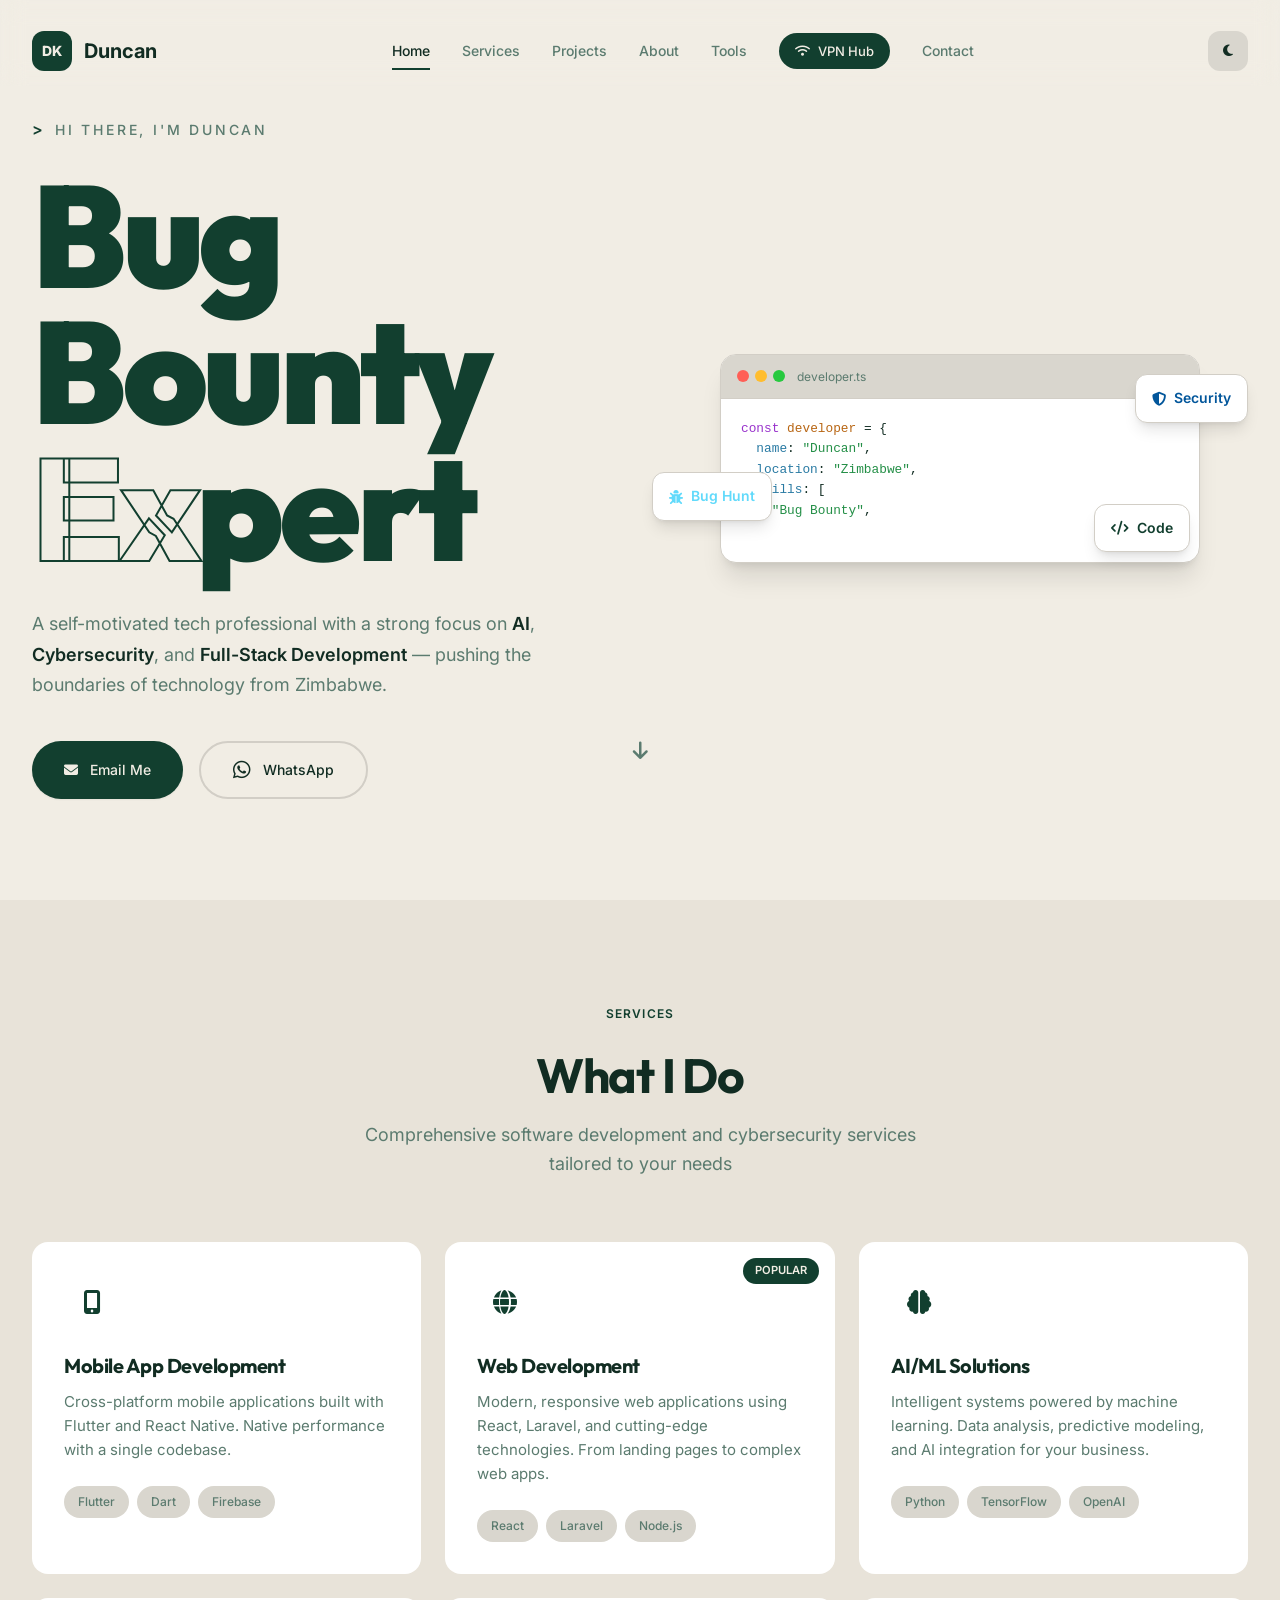
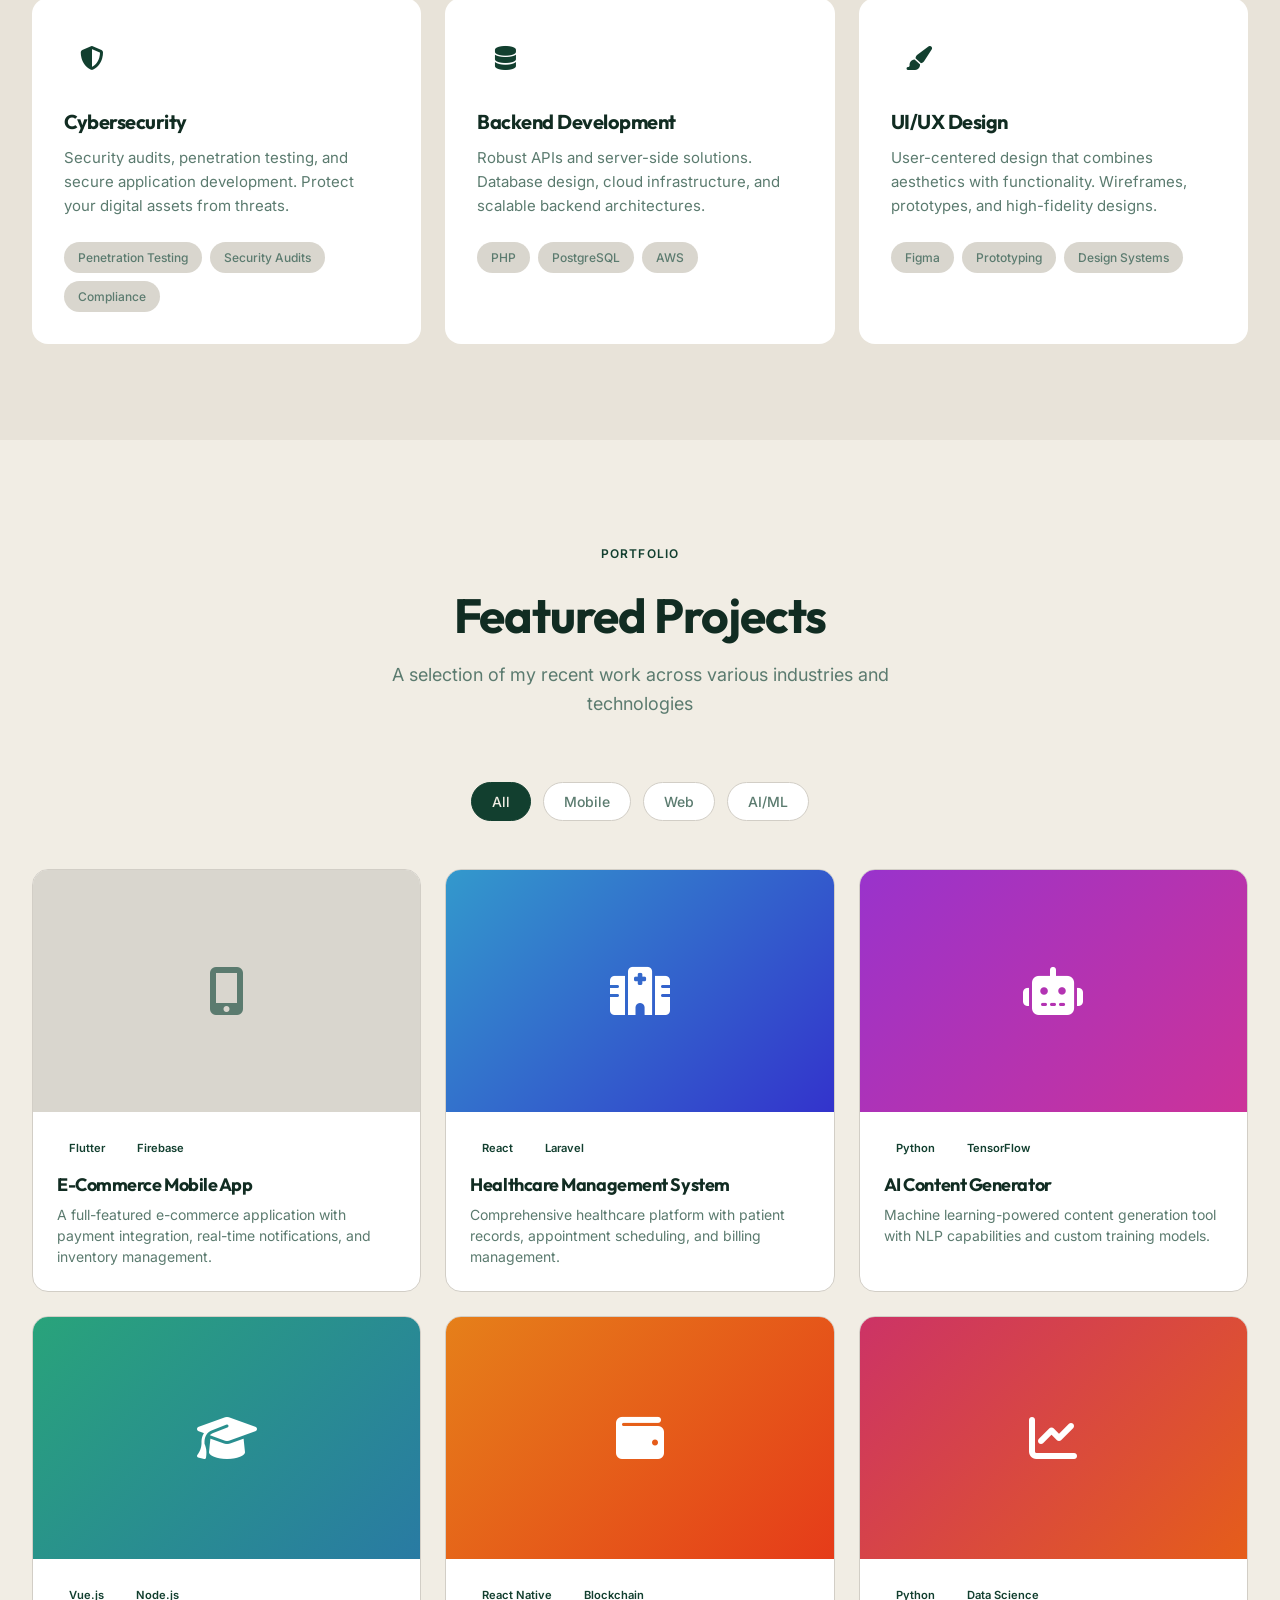
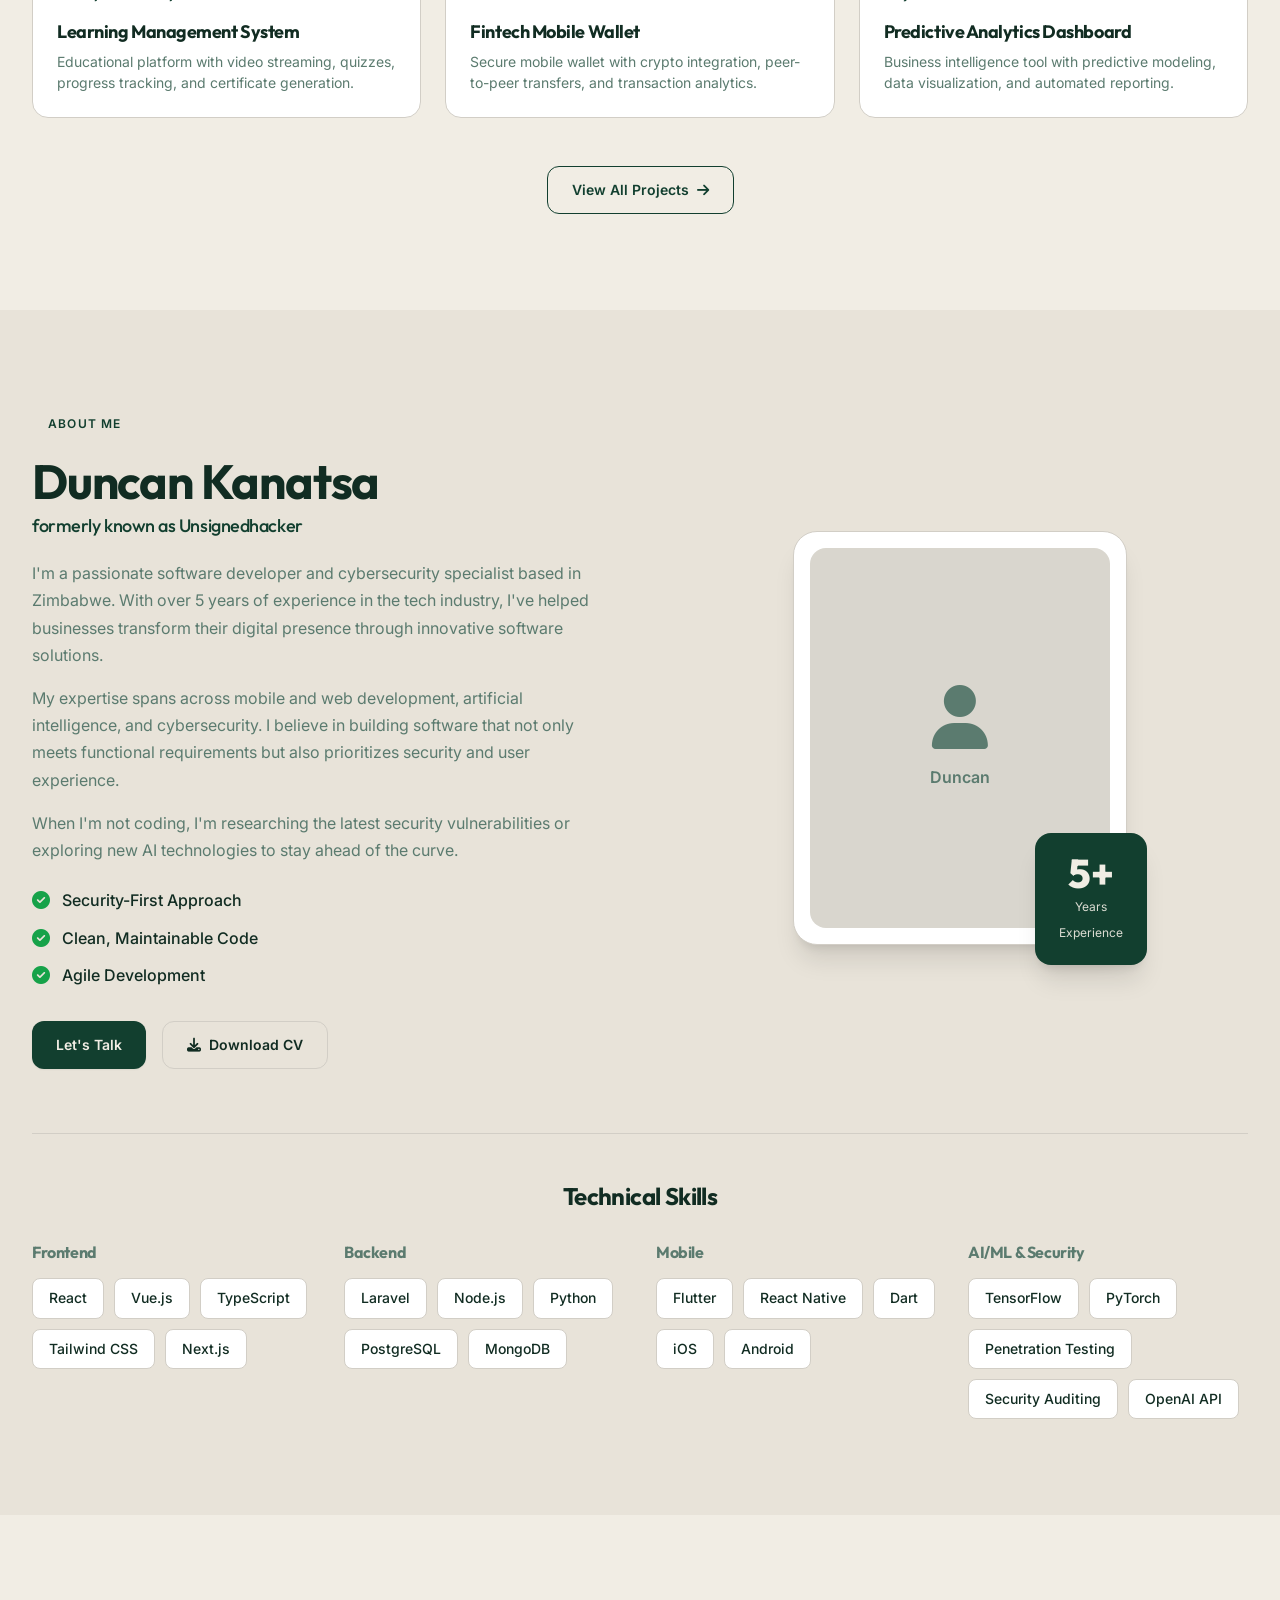
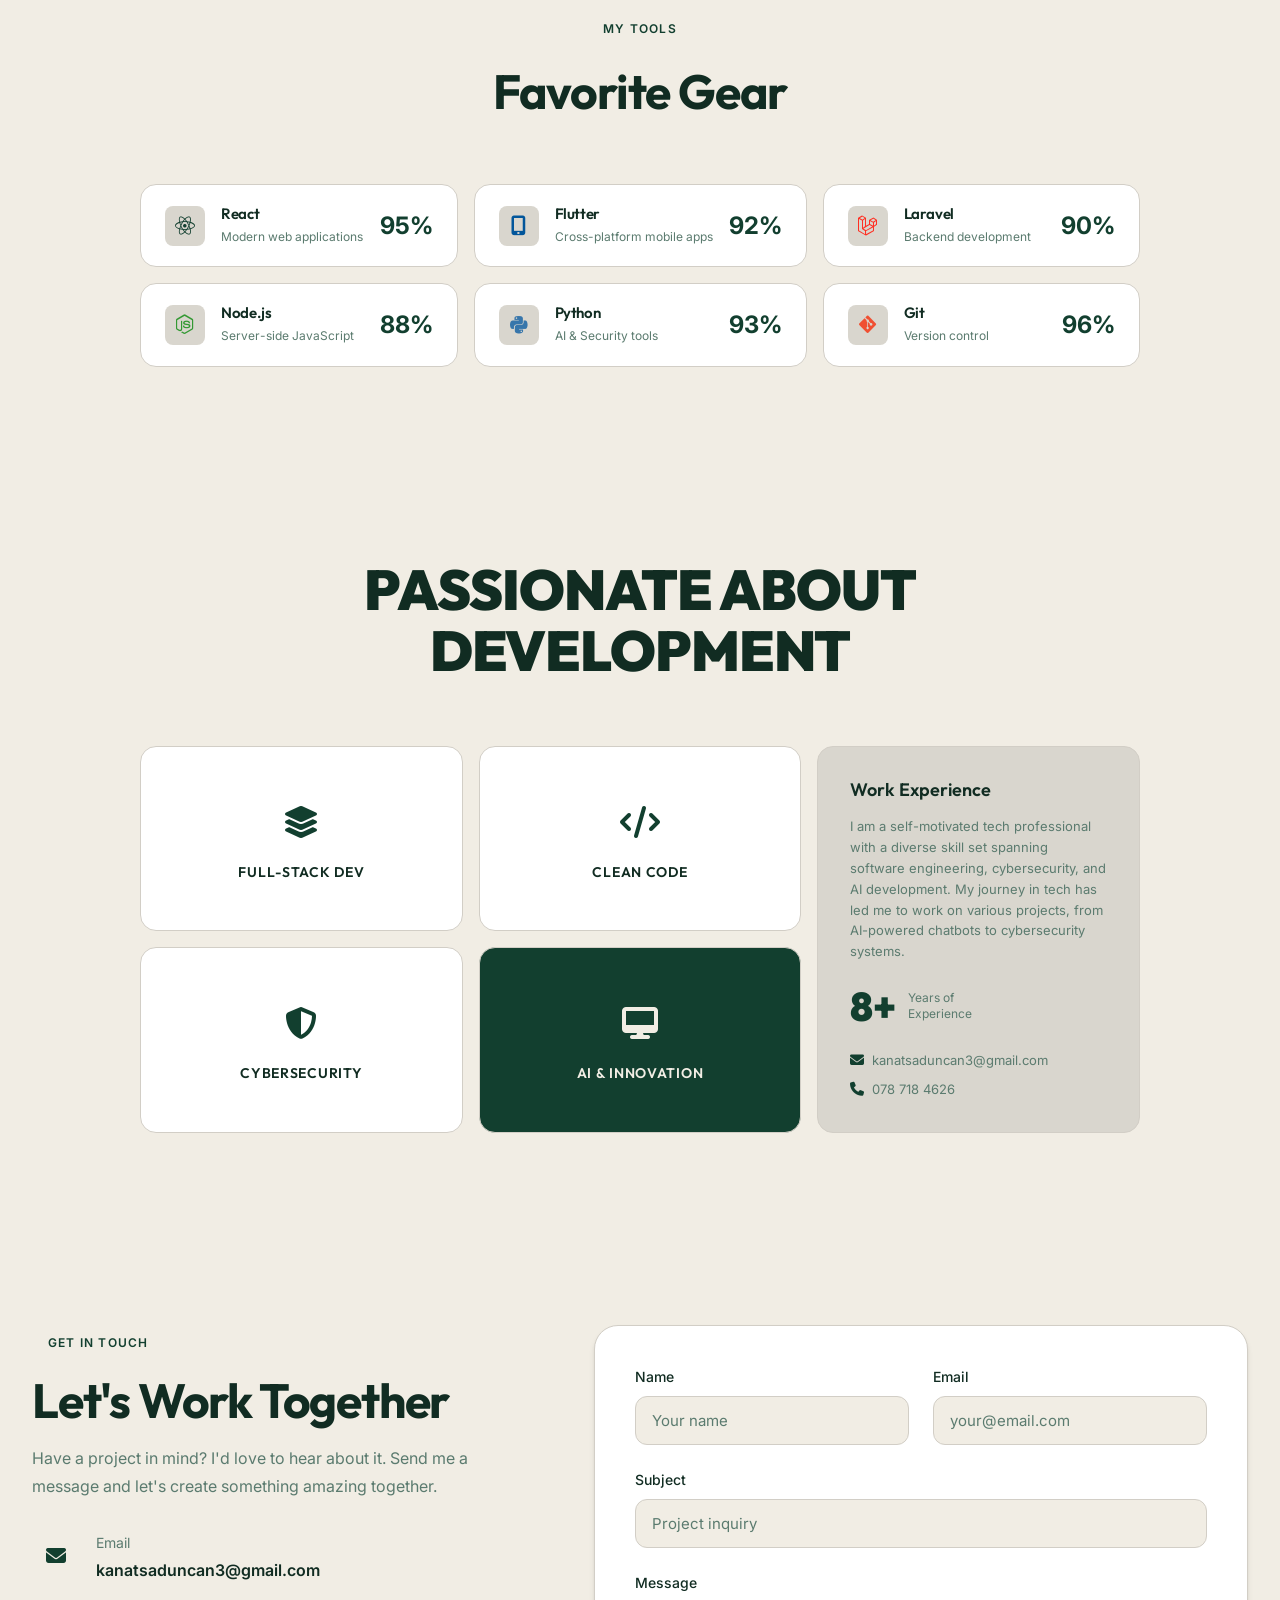
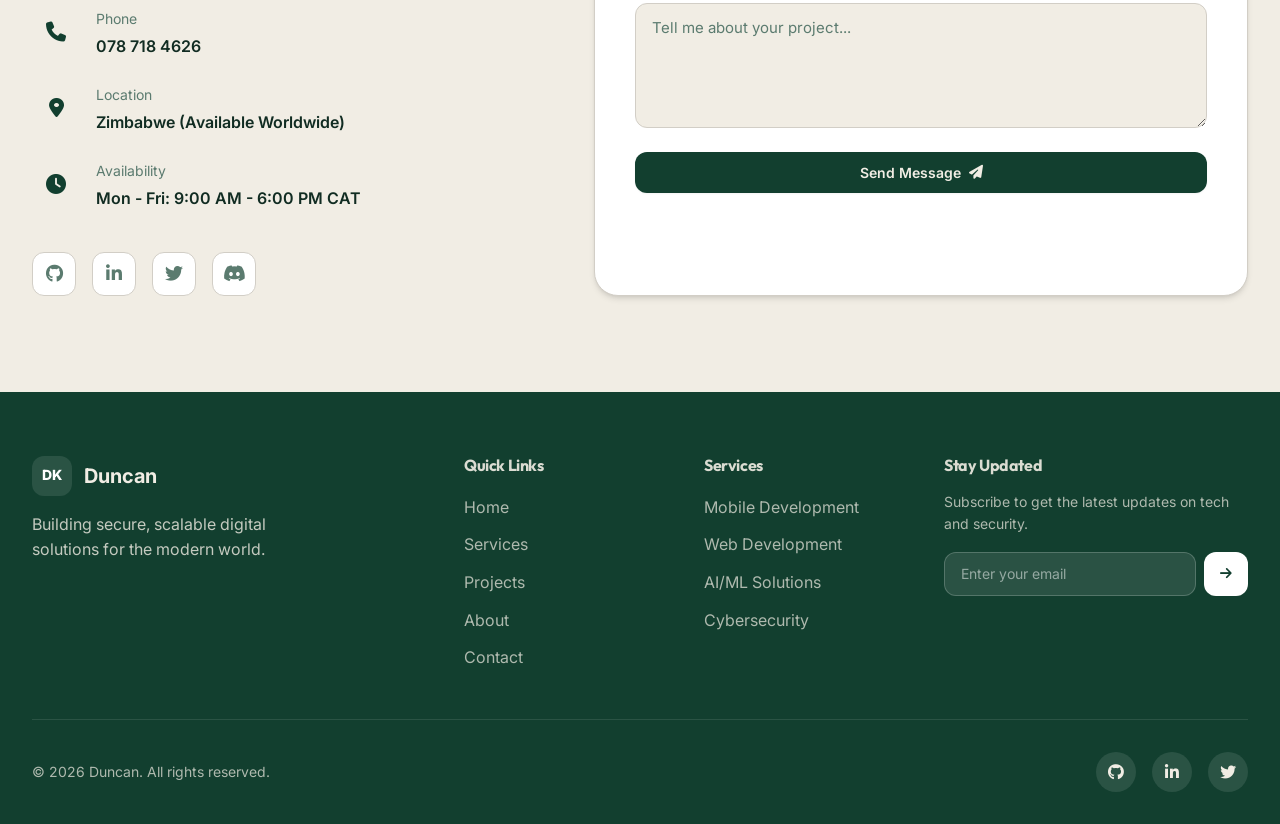
==== index.html @ 021457cf "Add files via upload Initial website upload" ====
<!DOCTYPE html>
<html lang="en">
<head>
    <meta charset="UTF-8">
    <meta name="viewport" content="width=device-width, initial-scale=1.0">
    <title>Duncan | Expert Software Developer & Cybersecurity Specialist in Zimbabwe</title>
    <meta name="description" content="Duncan is a Zimbabwe-based software developer specializing in Flutter, React, Laravel, AI/ML solutions, and cybersecurity. Building secure, scalable web and mobile applications.">
    <meta name="keywords" content="Duncan, software developer Zimbabwe, cybersecurity expert, Flutter developer, React developer, Laravel developer, AI developer, web development, mobile app development, secure applications, Duncan Kanatsa">
    <meta name="author" content="Duncan (formerly known as Unsignedhacker)">
    <meta name="robots" content="index, follow">
    <meta name="theme-color" content="#1a3a2a">
    
    <!-- Open Graph -->
    <meta property="og:type" content="website">
    <meta property="og:url" content="https://duncan.dev/">
    <meta property="og:title" content="Duncan | Expert Software Developer & Cybersecurity Specialist">
    <meta property="og:description" content="Zimbabwe-based software developer specializing in Flutter, React, Laravel, AI/ML, and cybersecurity. Building secure, scalable applications.">
    <meta property="og:image" content="https://duncan.dev/og-image.png">
    
    <!-- Twitter -->
    <meta name="twitter:card" content="summary_large_image">
    <meta name="twitter:title" content="Duncan | Software Developer & Cybersecurity Expert">
    <meta name="twitter:description" content="Zimbabwe-based developer specializing in Flutter, React, Laravel, AI, and cybersecurity.">
    
    <!-- Fonts -->
    <link rel="preconnect" href="https://fonts.googleapis.com">
    <link rel="preconnect" href="https://fonts.gstatic.com" crossorigin>
    <link href="https://fonts.googleapis.com/css2?family=Outfit:wght@300;400;500;600;700;800;900&family=Inter:wght@300;400;500;600;700&display=swap" rel="stylesheet">
    
    <!-- Icons -->
    <link rel="stylesheet" href="https://cdnjs.cloudflare.com/ajax/libs/font-awesome/6.5.1/css/all.min.css">
    
    <!-- Favicon - Hacker Style -->
    <link rel="icon" type="image/svg+xml" href="data:image/svg+xml,<svg xmlns=%22http://www.w3.org/2000/svg%22 viewBox=%220 0 100 100%22><rect fill=%22%231a3a2a%22 rx=%2215%22 width=%22100%22 height=%22100%22/><text x=%2250%22 y=%2255%22 font-size=%2250%22 text-anchor=%22middle%22 dominant-baseline=%22middle%22 fill=%22white%22 font-family=%22monospace%22>DK</text></svg>">
    <link rel="apple-touch-icon" href="data:image/svg+xml,<svg xmlns=%22http://www.w3.org/2000/svg%22 viewBox=%220 0 180 180%22><rect fill=%22%231a3a2a%22 rx=%2225%22 width=%22180%22 height=%22180%22/><text x=%2290%22 y=%22100%22 font-size=%2280%22 text-anchor=%22middle%22 dominant-baseline=%22middle%22 fill=%22white%22 font-family=%22monospace%22 font-weight=%22bold%22>DK</text></svg>">
    
    <link rel="stylesheet" href="style.css">
</head>
<body>
    <!-- Navigation -->
    <nav class="navbar">
        <div class="container nav-container">
            <a href="#" class="logo">
                <span class="logo-icon">DK</span>
                <span class="logo-text">Duncan</span>
            </a>
            
            <div class="nav-menu" id="navMenu">
                <a href="#home" class="nav-link active">Home</a>
                <a href="#services" class="nav-link">Services</a>
                <a href="#projects" class="nav-link">Projects</a>
                <a href="#about" class="nav-link">About</a>
                <a href="#tools" class="nav-link">Tools</a>
                <a href="vpn-hub.html" class="nav-link vpn-link">
                    <i class="fas fa-wifi"></i> VPN Hub
                </a>
                <a href="#contact" class="nav-link">Contact</a>
            </div>
            
            <div class="nav-actions">
                <button class="theme-toggle" id="themeToggle" aria-label="Toggle theme">
                    <i class="fas fa-sun"></i>
                    <i class="fas fa-moon"></i>
                </button>
                <button class="mobile-menu-toggle" id="mobileMenuToggle" aria-label="Toggle menu">
                    <span></span>
                    <span></span>
                    <span></span>
                </button>
            </div>
        </div>
    </nav>

    <!-- Hero Section -->
    <section id="home" class="hero hero-new">
        <div class="container hero-container">
            <div class="hero-content">
                <div class="hero-intro">
                    <span class="intro-arrow">></span>
                    <span class="intro-text">Hi there, I'm Duncan</span>
                </div>
                
                <h1 class="hero-title-big">
                    <span class="title-line-big">Bug Bounty</span>
                    <span class="title-line-big outline-text">
                        <span class="outline-part">Ex</span><span class="solid-part">pert</span>
                    </span>
                </h1>
                
                <p class="hero-description-new">
                    A self-motivated tech professional with a strong focus on <strong>AI</strong>, 
                    <strong>Cybersecurity</strong>, and <strong>Full-Stack Development</strong> — pushing the boundaries 
                    of technology from Zimbabwe.
                </p>
                
                <div class="hero-actions-new">
                    <a href="mailto:kanatsaduncan3@gmail.com" class="btn btn-primary btn-email">
                        <i class="fas fa-envelope"></i>
                        <span>Email Me</span>
                    </a>
                    <a href="https://wa.me/0787184626" target="_blank" class="btn btn-outline btn-whatsapp">
                        <i class="fab fa-whatsapp"></i>
                        <span>WhatsApp</span>
                    </a>
                </div>
            </div>
            
            <div class="hero-visual">
                <div class="code-window">
                    <div class="window-header">
                        <div class="window-dots">
                            <span></span>
                            <span></span>
                            <span></span>
                        </div>
                        <span class="window-title">developer.ts</span>
                    </div>
                    <div class="window-content">
                        <pre><code><span class="code-keyword">const</span> <span class="code-variable">developer</span> = {
  <span class="code-property">name</span>: <span class="code-string">"Duncan"</span>,
  <span class="code-property">location</span>: <span class="code-string">"Zimbabwe"</span>,
  <span class="code-property">skills</span>: [
    <span class="code-string">"Bug Bounty"</span>,
    <span class="code-string">"AI/ML"</span>,
    <span class="code-string">"Cybersecurity"</span>,
    <span class="code-string">"Full-Stack"</span>
  ],
  <span class="code-property">passion</span>: <span class="code-string">"Finding vulnerabilities"</span>
};</code></pre>
                    </div>
                </div>
                <div class="floating-cards">
                    <div class="float-card flutter">
                        <i class="fas fa-shield-alt"></i>
                        <span>Security</span>
                    </div>
                    <div class="float-card react">
                        <i class="fas fa-bug"></i>
                        <span>Bug Hunt</span>
                    </div>
                    <div class="float-card security">
                        <i class="fas fa-code"></i>
                        <span>Code</span>
                    </div>
                </div>
            </div>
            
            <div class="scroll-arrow">
                <i class="fas fa-arrow-down"></i>
            </div>
        </div>
    </section>

    <!-- Original Hero Section (hidden) -->
    <section id="home-old" class="hero" style="display:none;">
        <div class="hero-bg">
            <div class="hero-grid"></div>
            <div class="hero-glow"></div>
        </div>
        <div class="container hero-container">
            <div class="hero-content">
                <div class="hero-badge">
                    <span class="badge-dot"></span>
                    <span>Available for work</span>
                </div>
                <h1 class="hero-title">
                    <span class="title-line">Duncan</span>
                    <span class="title-line gradient">Software Developer</span>
                    <span class="title-line">& Cybersecurity Expert</span>
                </h1>
                <p class="hero-description">
                    Zimbabwe-based software developer specializing in Flutter, React, Laravel, 
                    AI/ML solutions, and cybersecurity. Building secure, scalable web and mobile applications.
                </p>
                <div class="hero-stats">
                    <div class="stat">
                        <span class="stat-number">8+</span>
                        <span class="stat-label">Years Experience</span>
                    </div>
                    <div class="stat">
                        <span class="stat-number">50+</span>
                        <span class="stat-label">Projects Completed</span>
                    </div>
                    <div class="stat">
                        <span class="stat-number">30+</span>
                        <span class="stat-label">Happy Clients</span>
                    </div>
                </div>
                <div class="hero-actions">
                    <a href="#contact" class="btn btn-primary">
                        <span>Get In Touch</span>
                        <i class="fas fa-arrow-right"></i>
                    </a>
                    <a href="#projects" class="btn btn-secondary">
                        <span>View Projects</span>
                        <i class="fas fa-folder-open"></i>
                    </a>
                </div>
            </div>
            <div class="hero-visual">
                <div class="code-window">
                    <div class="window-header">
                        <div class="window-dots">
                            <span></span>
                            <span></span>
                            <span></span>
                        </div>
                        <span class="window-title">developer.ts</span>
                    </div>
                    <div class="window-content">
                        <pre><code><span class="code-keyword">const</span> <span class="code-variable">developer</span> = {
  <span class="code-property">name</span>: <span class="code-string">"Duncan"</span>,
  <span class="code-property">location</span>: <span class="code-string">"Zimbabwe"</span>,
  <span class="code-property">skills</span>: [
    <span class="code-string">"Flutter"</span>,
    <span class="code-string">"React"</span>,
    <span class="code-string">"Laravel"</span>,
    <span class="code-string">"AI/ML"</span>,
    <span class="code-string">"Cybersecurity"</span>
  ],
  <span class="code-property">passion</span>: <span class="code-string">"Building secure, scalable solutions"</span>
};</code></pre>
                    </div>
                </div>
                <div class="floating-cards">
                    <div class="float-card flutter">
                        <i class="fab fa-flutter"></i>
                        <span>Flutter</span>
                    </div>
                    <div class="float-card react">
                        <i class="fab fa-react"></i>
                        <span>React</span>
                    </div>
                    <div class="float-card security">
                        <i class="fas fa-shield-alt"></i>
                        <span>Security</span>
                    </div>
                </div>
            </div>
        </div>
        <div class="scroll-indicator">
            <div class="mouse">
                <div class="wheel"></div>
            </div>
            <span>Scroll to explore</span>
        </div>
    </section>

    <!-- Services Section -->
    <section id="services" class="services">
        <div class="container">
            <div class="section-header">
                <span class="section-tag">Services</span>
                <h2 class="section-title">What I Do</h2>
                <p class="section-description">
                    Comprehensive software development and cybersecurity services tailored to your needs
                </p>
            </div>
            
            <div class="services-grid">
                <div class="service-card">
                    <div class="service-icon">
                        <i class="fas fa-mobile-alt"></i>
                    </div>
                    <h3 class="service-title">Mobile App Development</h3>
                    <p class="service-description">
                        Cross-platform mobile applications built with Flutter and React Native. 
                        Native performance with a single codebase.
                    </p>
                    <div class="service-tech">
                        <span class="tech-tag">Flutter</span>
                        <span class="tech-tag">Dart</span>
                        <span class="tech-tag">Firebase</span>
                    </div>
                </div>
                
                <div class="service-card featured">
                    <div class="service-icon">
                        <i class="fas fa-globe"></i>
                    </div>
                    <h3 class="service-title">Web Development</h3>
                    <p class="service-description">
                        Modern, responsive web applications using React, Laravel, and cutting-edge technologies. 
                        From landing pages to complex web apps.
                    </p>
                    <div class="service-tech">
                        <span class="tech-tag">React</span>
                        <span class="tech-tag">Laravel</span>
                        <span class="tech-tag">Node.js</span>
                    </div>
                </div>
                
                <div class="service-card">
                    <div class="service-icon">
                        <i class="fas fa-brain"></i>
                    </div>
                    <h3 class="service-title">AI/ML Solutions</h3>
                    <p class="service-description">
                        Intelligent systems powered by machine learning. Data analysis, 
                        predictive modeling, and AI integration for your business.
                    </p>
                    <div class="service-tech">
                        <span class="tech-tag">Python</span>
                        <span class="tech-tag">TensorFlow</span>
                        <span class="tech-tag">OpenAI</span>
                    </div>
                </div>
                
                <div class="service-card">
                    <div class="service-icon">
                        <i class="fas fa-shield-alt"></i>
                    </div>
                    <h3 class="service-title">Cybersecurity</h3>
                    <p class="service-description">
                        Security audits, penetration testing, and secure application development. 
                        Protect your digital assets from threats.
                    </p>
                    <div class="service-tech">
                        <span class="tech-tag">Penetration Testing</span>
                        <span class="tech-tag">Security Audits</span>
                        <span class="tech-tag">Compliance</span>
                    </div>
                </div>
                
                <div class="service-card">
                    <div class="service-icon">
                        <i class="fas fa-database"></i>
                    </div>
                    <h3 class="service-title">Backend Development</h3>
                    <p class="service-description">
                        Robust APIs and server-side solutions. Database design, cloud infrastructure, 
                        and scalable backend architectures.
                    </p>
                    <div class="service-tech">
                        <span class="tech-tag">PHP</span>
                        <span class="tech-tag">PostgreSQL</span>
                        <span class="tech-tag">AWS</span>
                    </div>
                </div>
                
                <div class="service-card">
                    <div class="service-icon">
                        <i class="fas fa-paint-brush"></i>
                    </div>
                    <h3 class="service-title">UI/UX Design</h3>
                    <p class="service-description">
                        User-centered design that combines aesthetics with functionality. 
                        Wireframes, prototypes, and high-fidelity designs.
                    </p>
                    <div class="service-tech">
                        <span class="tech-tag">Figma</span>
                        <span class="tech-tag">Prototyping</span>
                        <span class="tech-tag">Design Systems</span>
                    </div>
                </div>
            </div>
        </div>
    </section>

    <!-- Projects Section -->
    <section id="projects" class="projects">
        <div class="container">
            <div class="section-header">
                <span class="section-tag">Portfolio</span>
                <h2 class="section-title">Featured Projects</h2>
                <p class="section-description">
                    A selection of my recent work across various industries and technologies
                </p>
            </div>
            
            <div class="projects-filter">
                <button class="filter-btn active" data-filter="all">All</button>
                <button class="filter-btn" data-filter="mobile">Mobile</button>
                <button class="filter-btn" data-filter="web">Web</button>
                <button class="filter-btn" data-filter="ai">AI/ML</button>
            </div>
            
            <div class="projects-grid">
                <div class="project-card" data-category="mobile">
                    <div class="project-image">
                        <div class="project-placeholder">
                            <i class="fas fa-mobile-alt"></i>
                        </div>
                        <div class="project-overlay">
                            <a href="#" class="project-link">
                                <i class="fas fa-external-link-alt"></i>
                            </a>
                            <a href="#" class="project-link">
                                <i class="fab fa-github"></i>
                            </a>
                        </div>
                    </div>
                    <div class="project-content">
                        <div class="project-tags">
                            <span class="project-tag">Flutter</span>
                            <span class="project-tag">Firebase</span>
                        </div>
                        <h3 class="project-title">E-Commerce Mobile App</h3>
                        <p class="project-description">
                            A full-featured e-commerce application with payment integration, 
                            real-time notifications, and inventory management.
                        </p>
                    </div>
                </div>
                
                <div class="project-card" data-category="web">
                    <div class="project-image">
                        <div class="project-placeholder gradient-1">
                            <i class="fas fa-hospital"></i>
                        </div>
                        <div class="project-overlay">
                            <a href="#" class="project-link">
                                <i class="fas fa-external-link-alt"></i>
                            </a>
                            <a href="#" class="project-link">
                                <i class="fab fa-github"></i>
                            </a>
                        </div>
                    </div>
                    <div class="project-content">
                        <div class="project-tags">
                            <span class="project-tag">React</span>
                            <span class="project-tag">Laravel</span>
                        </div>
                        <h3 class="project-title">Healthcare Management System</h3>
                        <p class="project-description">
                            Comprehensive healthcare platform with patient records, 
                            appointment scheduling, and billing management.
                        </p>
                    </div>
                </div>
                
                <div class="project-card" data-category="ai">
                    <div class="project-image">
                        <div class="project-placeholder gradient-2">
                            <i class="fas fa-robot"></i>
                        </div>
                        <div class="project-overlay">
                            <a href="#" class="project-link">
                                <i class="fas fa-external-link-alt"></i>
                            </a>
                            <a href="#" class="project-link">
                                <i class="fab fa-github"></i>
                            </a>
                        </div>
                    </div>
                    <div class="project-content">
                        <div class="project-tags">
                            <span class="project-tag">Python</span>
                            <span class="project-tag">TensorFlow</span>
                        </div>
                        <h3 class="project-title">AI Content Generator</h3>
                        <p class="project-description">
                            Machine learning-powered content generation tool with NLP capabilities 
                            and custom training models.
                        </p>
                    </div>
                </div>
                
                <div class="project-card" data-category="web">
                    <div class="project-image">
                        <div class="project-placeholder gradient-3">
                            <i class="fas fa-graduation-cap"></i>
                        </div>
                        <div class="project-overlay">
                            <a href="#" class="project-link">
                                <i class="fas fa-external-link-alt"></i>
                            </a>
                            <a href="#" class="project-link">
                                <i class="fab fa-github"></i>
                            </a>
                        </div>
                    </div>
                    <div class="project-content">
                        <div class="project-tags">
                            <span class="project-tag">Vue.js</span>
                            <span class="project-tag">Node.js</span>
                        </div>
                        <h3 class="project-title">Learning Management System</h3>
                        <p class="project-description">
                            Educational platform with video streaming, quizzes, 
                            progress tracking, and certificate generation.
                        </p>
                    </div>
                </div>
                
                <div class="project-card" data-category="mobile">
                    <div class="project-image">
                        <div class="project-placeholder gradient-4">
                            <i class="fas fa-wallet"></i>
                        </div>
                        <div class="project-overlay">
                            <a href="#" class="project-link">
                                <i class="fas fa-external-link-alt"></i>
                            </a>
                            <a href="#" class="project-link">
                                <i class="fab fa-github"></i>
                            </a>
                        </div>
                    </div>
                    <div class="project-content">
                        <div class="project-tags">
                            <span class="project-tag">React Native</span>
                            <span class="project-tag">Blockchain</span>
                        </div>
                        <h3 class="project-title">Fintech Mobile Wallet</h3>
                        <p class="project-description">
                            Secure mobile wallet with crypto integration, 
                            peer-to-peer transfers, and transaction analytics.
                        </p>
                    </div>
                </div>
                
                <div class="project-card" data-category="ai">
                    <div class="project-image">
                        <div class="project-placeholder gradient-5">
                            <i class="fas fa-chart-line"></i>
                        </div>
                        <div class="project-overlay">
                            <a href="#" class="project-link">
                                <i class="fas fa-external-link-alt"></i>
                            </a>
                            <a href="#" class="project-link">
                                <i class="fab fa-github"></i>
                            </a>
                        </div>
                    </div>
                    <div class="project-content">
                        <div class="project-tags">
                            <span class="project-tag">Python</span>
                            <span class="project-tag">Data Science</span>
                        </div>
                        <h3 class="project-title">Predictive Analytics Dashboard</h3>
                        <p class="project-description">
                            Business intelligence tool with predictive modeling, 
                            data visualization, and automated reporting.
                        </p>
                    </div>
                </div>
            </div>
            
            <div class="projects-more">
                <a href="#" class="btn btn-outline">
                    <span>View All Projects</span>
                    <i class="fas fa-arrow-right"></i>
                </a>
            </div>
        </div>
    </section>

    <!-- About Section -->
    <section id="about" class="about">
        <div class="container">
            <div class="about-grid">
                <div class="about-content">
                    <span class="section-tag">About Me</span>
                    <h2 class="section-title">Duncan Kanatsa</h2>
                    <h3 class="about-subtitle">formerly known as Unsignedhacker</h3>
                    
                    <div class="about-text">
                        <p>
                            I'm a passionate software developer and cybersecurity specialist based in Zimbabwe. 
                            With over 5 years of experience in the tech industry, I've helped businesses transform 
                            their digital presence through innovative software solutions.
                        </p>
                        <p>
                            My expertise spans across mobile and web development, artificial intelligence, 
                            and cybersecurity. I believe in building software that not only meets functional 
                            requirements but also prioritizes security and user experience.
                        </p>
                        <p>
                            When I'm not coding, I'm researching the latest security vulnerabilities or 
                            exploring new AI technologies to stay ahead of the curve.
                        </p>
                    </div>
                    
                    <div class="about-highlights">
                        <div class="highlight">
                            <i class="fas fa-check-circle"></i>
                            <span>Security-First Approach</span>
                        </div>
                        <div class="highlight">
                            <i class="fas fa-check-circle"></i>
                            <span>Clean, Maintainable Code</span>
                        </div>
                        <div class="highlight">
                            <i class="fas fa-check-circle"></i>
                            <span>Agile Development</span>
                        </div>
                    </div>
                    
                    <div class="about-actions">
                        <a href="#contact" class="btn btn-primary">Let's Talk</a>
                        <a href="#" class="btn btn-ghost">
                            <i class="fas fa-download"></i>
                            <span>Download CV</span>
                        </a>
                    </div>
                </div>
                
                <div class="about-visual">
                    <div class="about-image">
                        <div class="image-frame">
                            <div class="image-placeholder">
                                <i class="fas fa-user"></i>
                                <span>Duncan</span>
                            </div>
                        </div>
                        <div class="experience-badge">
                            <span class="exp-number">5+</span>
                            <span class="exp-text">Years<br>Experience</span>
                        </div>
                    </div>
                </div>
            </div>
            
            <div class="skills-section">
                <h3 class="skills-title">Technical Skills</h3>
                <div class="skills-grid">
                    <div class="skill-category">
                        <h4>Frontend</h4>
                        <div class="skill-tags">
                            <span class="skill-tag">React</span>
                            <span class="skill-tag">Vue.js</span>
                            <span class="skill-tag">TypeScript</span>
                            <span class="skill-tag">Tailwind CSS</span>
                            <span class="skill-tag">Next.js</span>
                        </div>
                    </div>
                    <div class="skill-category">
                        <h4>Backend</h4>
                        <div class="skill-tags">
                            <span class="skill-tag">Laravel</span>
                            <span class="skill-tag">Node.js</span>
                            <span class="skill-tag">Python</span>
                            <span class="skill-tag">PostgreSQL</span>
                            <span class="skill-tag">MongoDB</span>
                        </div>
                    </div>
                    <div class="skill-category">
                        <h4>Mobile</h4>
                        <div class="skill-tags">
                            <span class="skill-tag">Flutter</span>
                            <span class="skill-tag">React Native</span>
                            <span class="skill-tag">Dart</span>
                            <span class="skill-tag">iOS</span>
                            <span class="skill-tag">Android</span>
                        </div>
                    </div>
                    <div class="skill-category">
                        <h4>AI/ML & Security</h4>
                        <div class="skill-tags">
                            <span class="skill-tag">TensorFlow</span>
                            <span class="skill-tag">PyTorch</span>
                            <span class="skill-tag">Penetration Testing</span>
                            <span class="skill-tag">Security Auditing</span>
                            <span class="skill-tag">OpenAI API</span>
                        </div>
                    </div>
                </div>
            </div>
        </div>
    </section>

    <!-- Tools / Favorite Gear Section -->
    <section id="tools" class="tools-section">
        <div class="container">
            <div class="section-header">
                <span class="section-tag">My Tools</span>
                <h2 class="section-title">Favorite Gear</h2>
            </div>
            
            <div class="tools-grid">
                <div class="tool-card">
                    <div class="tool-icon">
                        <i class="fab fa-react"></i>
                    </div>
                    <div class="tool-info">
                        <h3>React</h3>
                        <span>Modern web applications</span>
                    </div>
                    <span class="tool-percentage">95%</span>
                </div>
                
                <div class="tool-card">
                    <div class="tool-icon flutter-icon">
                        <i class="fas fa-mobile-alt"></i>
                    </div>
                    <div class="tool-info">
                        <h3>Flutter</h3>
                        <span>Cross-platform mobile apps</span>
                    </div>
                    <span class="tool-percentage">92%</span>
                </div>
                
                <div class="tool-card">
                    <div class="tool-icon laravel-icon">
                        <i class="fab fa-laravel"></i>
                    </div>
                    <div class="tool-info">
                        <h3>Laravel</h3>
                        <span>Backend development</span>
                    </div>
                    <span class="tool-percentage">90%</span>
                </div>
                
                <div class="tool-card">
                    <div class="tool-icon node-icon">
                        <i class="fab fa-node-js"></i>
                    </div>
                    <div class="tool-info">
                        <h3>Node.js</h3>
                        <span>Server-side JavaScript</span>
                    </div>
                    <span class="tool-percentage">88%</span>
                </div>
                
                <div class="tool-card">
                    <div class="tool-icon python-icon">
                        <i class="fab fa-python"></i>
                    </div>
                    <div class="tool-info">
                        <h3>Python</h3>
                        <span>AI & Security tools</span>
                    </div>
                    <span class="tool-percentage">93%</span>
                </div>
                
                <div class="tool-card">
                    <div class="tool-icon git-icon">
                        <i class="fab fa-git-alt"></i>
                    </div>
                    <div class="tool-info">
                        <h3>Git</h3>
                        <span>Version control</span>
                    </div>
                    <span class="tool-percentage">96%</span>
                </div>
            </div>
        </div>
    </section>

    <!-- Passionate About Development - Bento Grid -->
    <section id="passion" class="passion-section">
        <div class="container">
            <div class="section-header center">
                <h2 class="section-title large">Passionate About<br>Development</h2>
            </div>
            
            <div class="bento-grid">
                <div class="bento-card">
                    <div class="bento-icon">
                        <i class="fas fa-layer-group"></i>
                    </div>
                    <h3>Full-Stack Dev</h3>
                </div>
                
                <div class="bento-card">
                    <div class="bento-icon">
                        <i class="fas fa-code"></i>
                    </div>
                    <h3>Clean Code</h3>
                </div>
                
                <div class="bento-card experience-card">
                    <h3>Work Experience</h3>
                    <p>I am a self-motivated tech professional with a diverse skill set spanning software engineering, cybersecurity, and AI development. My journey in tech has led me to work on various projects, from AI-powered chatbots to cybersecurity systems.</p>
                    <div class="exp-stat">
                        <span class="exp-number">8+</span>
                        <span class="exp-label">Years of<br>Experience</span>
                    </div>
                    <div class="contact-mini">
                        <span><i class="fas fa-envelope"></i> kanatsaduncan3@gmail.com</span>
                        <span><i class="fas fa-phone"></i> 078 718 4626</span>
                    </div>
                </div>
                
                <div class="bento-card">
                    <div class="bento-icon">
                        <i class="fas fa-shield-alt"></i>
                    </div>
                    <h3>Cybersecurity</h3>
                </div>
                
                <div class="bento-card dark-card">
                    <div class="bento-icon">
                        <i class="fas fa-desktop"></i>
                    </div>
                    <h3>AI & Innovation</h3>
                </div>
            </div>
        </div>
    </section>

    <!-- Contact Section -->
    <section id="contact" class="contact">
        <div class="container">
            <div class="contact-grid">
                <div class="contact-info">
                    <span class="section-tag">Get In Touch</span>
                    <h2 class="section-title">Let's Work Together</h2>
                    <p class="contact-description">
                        Have a project in mind? I'd love to hear about it. Send me a message 
                        and let's create something amazing together.
                    </p>
                    
                    <div class="contact-details">
                        <div class="contact-item">
                            <div class="contact-icon">
                                <i class="fas fa-envelope"></i>
                            </div>
                            <div class="contact-text">
                                <span class="contact-label">Email</span>
                                <a href="mailto:kanatsaduncan3@gmail.com">kanatsaduncan3@gmail.com</a>
                            </div>
                        </div>
                        <div class="contact-item">
                            <div class="contact-icon">
                                <i class="fas fa-phone"></i>
                            </div>
                            <div class="contact-text">
                                <span class="contact-label">Phone</span>
                                <a href="tel:0787184626">078 718 4626</a>
                            </div>
                        </div>
                        <div class="contact-item">
                            <div class="contact-icon">
                                <i class="fas fa-map-marker-alt"></i>
                            </div>
                            <div class="contact-text">
                                <span class="contact-label">Location</span>
                                <span>Zimbabwe (Available Worldwide)</span>
                            </div>
                        </div>
                        <div class="contact-item">
                            <div class="contact-icon">
                                <i class="fas fa-clock"></i>
                            </div>
                            <div class="contact-text">
                                <span class="contact-label">Availability</span>
                                <span>Mon - Fri: 9:00 AM - 6:00 PM CAT</span>
                            </div>
                        </div>
                    </div>
                    
                    <div class="social-links">
                        <a href="https://github.com/duncankanatsa" target="_blank" rel="noopener" class="social-link" aria-label="GitHub">
                            <i class="fab fa-github"></i>
                        </a>
                        <a href="https://linkedin.com/in/duncankanatsa" target="_blank" rel="noopener" class="social-link" aria-label="LinkedIn">
                            <i class="fab fa-linkedin-in"></i>
                        </a>
                        <a href="https://twitter.com/duncankanatsa" target="_blank" rel="noopener" class="social-link" aria-label="Twitter">
                            <i class="fab fa-twitter"></i>
                        </a>
                        <a href="#" target="_blank" rel="noopener" class="social-link" aria-label="Discord">
                            <i class="fab fa-discord"></i>
                        </a>
                    </div>
                </div>
                
                <div class="contact-form-wrapper">
                    <form class="contact-form" id="contactForm">
                        <div class="form-row">
                            <div class="form-group">
                                <label for="name">Name</label>
                                <input type="text" id="name" name="name" placeholder="Your name" required>
                            </div>
                            <div class="form-group">
                                <label for="email">Email</label>
                                <input type="email" id="email" name="email" placeholder="your@email.com" required>
                            </div>
                        </div>
                        <div class="form-group">
                            <label for="subject">Subject</label>
                            <input type="text" id="subject" name="subject" placeholder="Project inquiry" required>
                        </div>
                        <div class="form-group">
                            <label for="message">Message</label>
                            <textarea id="message" name="message" rows="5" placeholder="Tell me about your project..." required></textarea>
                        </div>
                        <button type="submit" class="btn btn-primary btn-full">
                            <span>Send Message</span>
                            <i class="fas fa-paper-plane"></i>
                        </button>
                    </form>
                </div>
            </div>
        </div>
    </section>

    <!-- Footer -->
    <footer class="footer">
        <div class="container">
            <div class="footer-grid">
                <div class="footer-brand">
                    <a href="#" class="footer-logo">
                        <span class="logo-icon">DK</span>
                        <span class="logo-text">Duncan</span>
                    </a>
                    <p class="footer-tagline">
                        Building secure, scalable digital solutions for the modern world.
                    </p>
                </div>
                
                <div class="footer-links">
                    <h4>Quick Links</h4>
                    <ul>
                        <li><a href="#home">Home</a></li>
                        <li><a href="#services">Services</a></li>
                        <li><a href="#projects">Projects</a></li>
                        <li><a href="#about">About</a></li>
                        <li><a href="#contact">Contact</a></li>
                    </ul>
                </div>
                
                <div class="footer-links">
                    <h4>Services</h4>
                    <ul>
                        <li><a href="#services">Mobile Development</a></li>
                        <li><a href="#services">Web Development</a></li>
                        <li><a href="#services">AI/ML Solutions</a></li>
                        <li><a href="#services">Cybersecurity</a></li>
                    </ul>
                </div>
                
                <div class="footer-newsletter">
                    <h4>Stay Updated</h4>
                    <p>Subscribe to get the latest updates on tech and security.</p>
                    <form class="newsletter-form">
                        <input type="email" placeholder="Enter your email">
                        <button type="submit" aria-label="Subscribe">
                            <i class="fas fa-arrow-right"></i>
                        </button>
                    </form>
                </div>
            </div>
            
            <div class="footer-bottom">
                <p class="copyright">
                    © <span id="currentYear">2024</span> Duncan. All rights reserved.
                </p>
                <div class="footer-social">
                    <a href="https://github.com/duncankanatsa" target="_blank" rel="noopener" aria-label="GitHub">
                        <i class="fab fa-github"></i>
                    </a>
                    <a href="https://linkedin.com/in/duncankanatsa" target="_blank" rel="noopener" aria-label="LinkedIn">
                        <i class="fab fa-linkedin-in"></i>
                    </a>
                    <a href="https://twitter.com/duncankanatsa" target="_blank" rel="noopener" aria-label="Twitter">
                        <i class="fab fa-twitter"></i>
                    </a>
                </div>
            </div>
        </div>
    </footer>

    <!-- Back to Top Button -->
    <button class="back-to-top" id="backToTop" aria-label="Back to top">
        <i class="fas fa-arrow-up"></i>
    </button>

    <script src="script.js"></script>
</body>
</html>
---- style.css ----
/* ============================================
   Tyga Sparta Portfolio - Main Stylesheet
   ============================================ */

/* CSS Variables - Color Scheme */
:root {
    /* Primary Colors - Dark Green */
    --primary-hue: 158;
    --primary: hsl(var(--primary-hue), 55%, 16%);
    --primary-foreground: hsl(42, 30%, 92%);
    --primary-light: hsl(var(--primary-hue), 45%, 25%);
    --primary-lighter: hsl(var(--primary-hue), 40%, 35%);
    
    /* Background Colors - Warm Beige */
    --background: hsl(42, 30%, 92%);
    --background-dark: hsl(42, 25%, 88%);
    --foreground: hsl(var(--primary-hue), 45%, 12%);
    
    /* Card & Component Colors */
    --card: hsl(0, 0%, 100%);
    --card-foreground: hsl(var(--primary-hue), 45%, 12%);
    --border: hsl(42, 12%, 80%);
    --input: hsl(42, 12%, 80%);
    
    /* Accent Colors */
    --accent: hsl(var(--primary-hue), 55%, 16%);
    --accent-foreground: hsl(42, 30%, 92%);
    --muted: hsl(42, 12%, 83%);
    --muted-foreground: hsl(var(--primary-hue), 15%, 42%);
    
    /* Semantic Colors */
    --destructive: hsl(0, 84%, 60%);
    --destructive-foreground: hsl(0, 0%, 98%);
    --success: hsl(142, 76%, 36%);
    --warning: hsl(38, 92%, 50%);
    
    /* Glow Effects */
    --glow: hsl(var(--primary-hue), 55%, 16%);
    --glow-secondary: hsl(var(--primary-hue), 40%, 25%);
    
    /* Layout */
    --radius: 0.75rem;
    --radius-sm: calc(var(--radius) - 4px);
    --radius-lg: 1rem;
    --radius-xl: 1.5rem;
    
    /* Spacing */
    --section-padding: 6rem;
    --container-padding: 2rem;
    
    /* Typography */
    --font-display: 'Outfit', -apple-system, BlinkMacSystemFont, sans-serif;
    --font-body: 'Inter', -apple-system, BlinkMacSystemFont, sans-serif;
    
    /* Transitions */
    --transition-fast: 0.2s ease;
    --transition-base: 0.3s ease;
    --transition-slow: 0.5s ease;
    
    /* Shadows */
    --shadow-sm: 0 1px 2px 0 rgb(0 0 0 / 0.05);
    --shadow: 0 4px 6px -1px rgb(0 0 0 / 0.1), 0 2px 4px -2px rgb(0 0 0 / 0.1);
    --shadow-md: 0 10px 15px -3px rgb(0 0 0 / 0.1), 0 4px 6px -4px rgb(0 0 0 / 0.1);
    --shadow-lg: 0 20px 25px -5px rgb(0 0 0 / 0.1), 0 8px 10px -6px rgb(0 0 0 / 0.1);
    --shadow-glow: 0 0 40px -10px hsl(var(--primary-hue), 55%, 16% / 0.3);
}

/* Dark Mode */
[data-theme="dark"] {
    --background: hsl(160, 20%, 8%);
    --background-dark: hsl(160, 15%, 12%);
    --foreground: hsl(42, 30%, 88%);
    
    --card: hsl(160, 15%, 12%);
    --card-foreground: hsl(42, 30%, 88%);
    --border: hsl(160, 10%, 22%);
    --input: hsl(160, 10%, 22%);
    
    --primary: hsl(var(--primary-hue), 45%, 45%);
    --primary-foreground: hsl(160, 20%, 8%);
    --accent: hsl(var(--primary-hue), 45%, 45%);
    --accent-foreground: hsl(160, 20%, 8%);
    
    --muted: hsl(160, 10%, 20%);
    --muted-foreground: hsl(42, 10%, 55%);
    
    --shadow-sm: 0 1px 2px 0 rgb(0 0 0 / 0.3);
    --shadow: 0 4px 6px -1px rgb(0 0 0 / 0.4), 0 2px 4px -2px rgb(0 0 0 / 0.3);
    --shadow-md: 0 10px 15px -3px rgb(0 0 0 / 0.4), 0 4px 6px -4px rgb(0 0 0 / 0.3);
}

/* ============================================
   Reset & Base Styles
   ============================================ */
*, *::before, *::after {
    box-sizing: border-box;
    margin: 0;
    padding: 0;
}

html {
    scroll-behavior: smooth;
    font-size: 16px;
}

body {
    font-family: var(--font-body);
    background-color: var(--background);
    color: var(--foreground);
    line-height: 1.6;
    -webkit-font-smoothing: antialiased;
    -moz-osx-font-smoothing: grayscale;
    transition: background-color var(--transition-base), color var(--transition-base);
}

h1, h2, h3, h4, h5, h6 {
    font-family: var(--font-display);
    font-weight: 700;
    line-height: 1.2;
    letter-spacing: -0.025em;
}

a {
    color: inherit;
    text-decoration: none;
    transition: color var(--transition-fast);
}

img {
    max-width: 100%;
    height: auto;
    display: block;
}

button {
    font-family: inherit;
    cursor: pointer;
    border: none;
    background: none;
}

input, textarea {
    font-family: inherit;
}

ul {
    list-style: none;
}

/* ============================================
   Layout & Container
   ============================================ */
.container {
    width: 100%;
    max-width: 1400px;
    margin: 0 auto;
    padding: 0 var(--container-padding);
}

/* ============================================
   Navigation
   ============================================ */
.navbar {
    position: fixed;
    top: 0;
    left: 0;
    right: 0;
    z-index: 1000;
    background: hsl(var(--background) / 0.8);
    backdrop-filter: blur(12px);
    border-bottom: 1px solid hsl(var(--border) / 0.5);
    transition: all var(--transition-base);
}

.nav-container {
    display: flex;
    align-items: center;
    justify-content: space-between;
    height: 70px;
}

.logo {
    display: flex;
    align-items: center;
    gap: 0.75rem;
    font-weight: 700;
    font-size: 1.25rem;
}

.logo-icon {
    display: flex;
    align-items: center;
    justify-content: center;
    width: 40px;
    height: 40px;
    background: var(--primary);
    color: var(--primary-foreground);
    border-radius: var(--radius);
    font-size: 0.875rem;
    font-weight: 800;
}

.nav-menu {
    display: flex;
    align-items: center;
    gap: 2rem;
}

.nav-link {
    font-size: 0.875rem;
    font-weight: 500;
    color: var(--muted-foreground);
    position: relative;
    padding: 0.5rem 0;
}

.nav-link::after {
    content: '';
    position: absolute;
    bottom: 0;
    left: 0;
    width: 0;
    height: 2px;
    background: var(--primary);
    transition: width var(--transition-fast);
}

.nav-link:hover,
.nav-link.active {
    color: var(--foreground);
}

.nav-link:hover::after,
.nav-link.active::after {
    width: 100%;
}

.nav-actions {
    display: flex;
    align-items: center;
    gap: 1rem;
}

.theme-toggle {
    width: 40px;
    height: 40px;
    border-radius: var(--radius);
    display: flex;
    align-items: center;
    justify-content: center;
    color: var(--foreground);
    background: var(--muted);
    transition: all var(--transition-fast);
}

.theme-toggle:hover {
    background: var(--primary);
    color: var(--primary-foreground);
}

.theme-toggle .fa-sun {
    display: none;
}

.theme-toggle .fa-moon {
    display: block;
}

[data-theme="dark"] .theme-toggle .fa-sun {
    display: block;
}

[data-theme="dark"] .theme-toggle .fa-moon {
    display: none;
}

.mobile-menu-toggle {
    display: none;
    flex-direction: column;
    gap: 5px;
    padding: 8px;
}

.mobile-menu-toggle span {
    display: block;
    width: 24px;
    height: 2px;
    background: var(--foreground);
    transition: all var(--transition-fast);
}

/* ============================================
   Buttons
   ============================================ */
.btn {
    display: inline-flex;
    align-items: center;
    justify-content: center;
    gap: 0.5rem;
    padding: 0.75rem 1.5rem;
    font-size: 0.875rem;
    font-weight: 600;
    border-radius: var(--radius);
    transition: all var(--transition-fast);
    white-space: nowrap;
}

.btn-primary {
    background: var(--primary);
    color: var(--primary-foreground);
    box-shadow: var(--shadow-sm);
}

.btn-primary:hover {
    background: var(--primary-light);
    transform: translateY(-2px);
    box-shadow: var(--shadow-md);
}

.btn-secondary {
    background: var(--secondary);
    color: var(--secondary-foreground);
    border: 1px solid var(--border);
}

.btn-secondary:hover {
    background: var(--muted);
    transform: translateY(-2px);
}

.btn-ghost {
    background: transparent;
    color: var(--foreground);
    border: 1px solid var(--border);
}

.btn-ghost:hover {
    background: var(--muted);
    border-color: var(--primary);
}

.btn-outline {
    background: transparent;
    color: var(--primary);
    border: 1.5px solid var(--primary);
}

.btn-outline:hover {
    background: var(--primary);
    color: var(--primary-foreground);
}

.btn-full {
    width: 100%;
}

/* ============================================
   Hero Section
   ============================================ */
.hero {
    position: relative;
    min-height: 100vh;
    display: flex;
    align-items: center;
    padding: 120px 0 var(--section-padding);
    overflow: hidden;
}

.hero-bg {
    position: absolute;
    inset: 0;
    z-index: 0;
}

.hero-grid {
    position: absolute;
    inset: 0;
    background-image: 
        linear-gradient(to right, hsl(var(--border) / 0.3) 1px, transparent 1px),
        linear-gradient(to bottom, hsl(var(--border) / 0.3) 1px, transparent 1px);
    background-size: 60px 60px;
    opacity: 0.5;
}

.hero-glow {
    position: absolute;
    top: 50%;
    left: 50%;
    width: 600px;
    height: 600px;
    background: radial-gradient(circle, hsl(var(--primary-hue), 55%, 16% / 0.15) 0%, transparent 70%);
    transform: translate(-50%, -50%);
    pointer-events: none;
}

[data-theme="dark"] .hero-glow {
    background: radial-gradient(circle, hsl(var(--primary-hue), 45%, 45% / 0.2) 0%, transparent 70%);
}

.hero-container {
    position: relative;
    z-index: 1;
    display: grid;
    grid-template-columns: 1fr 1fr;
    gap: 4rem;
    align-items: center;
}

.hero-badge {
    display: inline-flex;
    align-items: center;
    gap: 0.5rem;
    padding: 0.5rem 1rem;
    background: hsl(var(--primary) / 0.1);
    border: 1px solid hsl(var(--primary) / 0.2);
    border-radius: 9999px;
    font-size: 0.875rem;
    font-weight: 500;
    color: var(--primary);
    margin-bottom: 1.5rem;
}

.badge-dot {
    width: 8px;
    height: 8px;
    background: hsl(142, 76%, 36%);
    border-radius: 50%;
    animation: pulse 2s ease-in-out infinite;
}

@keyframes pulse {
    0%, 100% { opacity: 1; }
    50% { opacity: 0.5; }
}

.hero-title {
    font-size: clamp(2.5rem, 5vw, 4rem);
    font-weight: 900;
    line-height: 1.1;
    margin-bottom: 1.5rem;
}

.title-line {
    display: block;
}

.title-line.gradient {
    background: linear-gradient(135deg, var(--primary) 0%, var(--primary-lighter) 100%);
    -webkit-background-clip: text;
    -webkit-text-fill-color: transparent;
    background-clip: text;
}

.hero-description {
    font-size: 1.125rem;
    color: var(--muted-foreground);
    max-width: 500px;
    margin-bottom: 2rem;
}

.hero-stats {
    display: flex;
    gap: 2.5rem;
    margin-bottom: 2.5rem;
}

.stat {
    display: flex;
    flex-direction: column;
}

.stat-number {
    font-family: var(--font-display);
    font-size: 2rem;
    font-weight: 800;
    color: var(--primary);
}

.stat-label {
    font-size: 0.875rem;
    color: var(--muted-foreground);
}

.hero-actions {
    display: flex;
    gap: 1rem;
    flex-wrap: wrap;
}

.hero-visual {
    position: relative;
    display: flex;
    justify-content: center;
    align-items: center;
}

.code-window {
    width: 100%;
    max-width: 480px;
    background: var(--card);
    border: 1px solid var(--border);
    border-radius: var(--radius-lg);
    box-shadow: var(--shadow-lg);
    overflow: hidden;
}

.window-header {
    display: flex;
    align-items: center;
    gap: 0.75rem;
    padding: 0.75rem 1rem;
    background: var(--muted);
    border-bottom: 1px solid var(--border);
}

.window-dots {
    display: flex;
    gap: 6px;
}

.window-dots span {
    width: 12px;
    height: 12px;
    border-radius: 50%;
}

.window-dots span:nth-child(1) { background: #ff5f56; }
.window-dots span:nth-child(2) { background: #ffbd2e; }
.window-dots span:nth-child(3) { background: #27c93f; }

.window-title {
    font-size: 0.75rem;
    color: var(--muted-foreground);
    font-family: var(--font-body);
}

.window-content {
    padding: 1.25rem;
    overflow-x: auto;
}

.window-content pre {
    font-family: 'Fira Code', 'Consolas', monospace;
    font-size: 0.8rem;
    line-height: 1.6;
    margin: 0;
}

.code-keyword { color: hsl(280, 60%, 50%); }
.code-variable { color: hsl(30, 80%, 40%); }
.code-property { color: hsl(200, 60%, 40%); }
.code-string { color: hsl(140, 60%, 35%); }

[data-theme="dark"] .code-keyword { color: hsl(280, 80%, 70%); }
[data-theme="dark"] .code-variable { color: hsl(30, 90%, 60%); }
[data-theme="dark"] .code-property { color: hsl(200, 80%, 65%); }
[data-theme="dark"] .code-string { color: hsl(140, 70%, 55%); }

.floating-cards {
    position: absolute;
    inset: 0;
    pointer-events: none;
}

.float-card {
    position: absolute;
    display: flex;
    align-items: center;
    gap: 0.5rem;
    padding: 0.75rem 1rem;
    background: var(--card);
    border: 1px solid var(--border);
    border-radius: var(--radius);
    box-shadow: var(--shadow-md);
    font-size: 0.875rem;
    font-weight: 600;
    animation: float 6s ease-in-out infinite;
}

.float-card.flutter {
    top: 10%;
    right: 0;
    color: #02569B;
    animation-delay: 0s;
}

.float-card.react {
    bottom: 20%;
    left: -20px;
    color: #61DAFB;
    animation-delay: -2s;
}

.float-card.security {
    bottom: 5%;
    right: 10%;
    color: var(--primary);
    animation-delay: -4s;
}

@keyframes float {
    0%, 100% { transform: translateY(0); }
    50% { transform: translateY(-15px); }
}

.scroll-indicator {
    position: absolute;
    bottom: 2rem;
    left: 50%;
    transform: translateX(-50%);
    display: flex;
    flex-direction: column;
    align-items: center;
    gap: 0.75rem;
    color: var(--muted-foreground);
    font-size: 0.75rem;
}

.mouse {
    width: 24px;
    height: 40px;
    border: 2px solid var(--muted-foreground);
    border-radius: 12px;
    position: relative;
}

.wheel {
    width: 4px;
    height: 8px;
    background: var(--muted-foreground);
    border-radius: 2px;
    position: absolute;
    top: 8px;
    left: 50%;
    transform: translateX(-50%);
    animation: scroll 2s ease-in-out infinite;
}

@keyframes scroll {
    0% { opacity: 1; transform: translateX(-50%) translateY(0); }
    100% { opacity: 0; transform: translateX(-50%) translateY(12px); }
}

/* ============================================
   Section Styles
   ============================================ */
section {
    padding: var(--section-padding) 0;
}

.section-header {
    text-align: center;
    max-width: 600px;
    margin: 0 auto 4rem;
}

.section-tag {
    display: inline-block;
    padding: 0.5rem 1rem;
    background: hsl(var(--primary) / 0.1);
    color: var(--primary);
    font-size: 0.75rem;
    font-weight: 600;
    text-transform: uppercase;
    letter-spacing: 0.1em;
    border-radius: 9999px;
    margin-bottom: 1rem;
}

.section-title {
    font-size: clamp(2rem, 4vw, 3rem);
    margin-bottom: 1rem;
}

.section-description {
    color: var(--muted-foreground);
    font-size: 1.125rem;
}

/* ============================================
   Services Section
   ============================================ */
.services {
    background: var(--background-dark);
}

.services-grid {
    display: grid;
    grid-template-columns: repeat(auto-fit, minmax(350px, 1fr));
    gap: 1.5rem;
}

.service-card {
    padding: 2rem;
    background: var(--card);
    border: 1px solid hsl(var(--border) / 0.4);
    border-radius: var(--radius-lg);
    transition: all var(--transition-base);
}

.service-card:hover {
    border-color: hsl(var(--primary) / 0.2);
    box-shadow: var(--shadow-md);
    transform: translateY(-4px);
}

.service-card.featured {
    border-color: var(--primary);
    position: relative;
}

.service-card.featured::before {
    content: 'Popular';
    position: absolute;
    top: 1rem;
    right: 1rem;
    padding: 0.25rem 0.75rem;
    background: var(--primary);
    color: var(--primary-foreground);
    font-size: 0.7rem;
    font-weight: 600;
    text-transform: uppercase;
    border-radius: 9999px;
}

.service-icon {
    width: 56px;
    height: 56px;
    display: flex;
    align-items: center;
    justify-content: center;
    background: hsl(var(--primary) / 0.1);
    color: var(--primary);
    border-radius: var(--radius);
    font-size: 1.5rem;
    margin-bottom: 1.5rem;
}

.service-title {
    font-size: 1.25rem;
    margin-bottom: 0.75rem;
}

.service-description {
    color: var(--muted-foreground);
    font-size: 0.9375rem;
    margin-bottom: 1.5rem;
    line-height: 1.6;
}

.service-tech {
    display: flex;
    flex-wrap: wrap;
    gap: 0.5rem;
}

.tech-tag {
    padding: 0.375rem 0.875rem;
    background: var(--muted);
    color: var(--muted-foreground);
    font-size: 0.75rem;
    font-weight: 500;
    border-radius: 9999px;
}

/* ============================================
   Projects Section
   ============================================ */
.projects-filter {
    display: flex;
    justify-content: center;
    gap: 0.75rem;
    margin-bottom: 3rem;
    flex-wrap: wrap;
}

.filter-btn {
    padding: 0.625rem 1.25rem;
    font-size: 0.875rem;
    font-weight: 500;
    color: var(--muted-foreground);
    background: var(--card);
    border: 1px solid var(--border);
    border-radius: 9999px;
    transition: all var(--transition-fast);
}

.filter-btn:hover,
.filter-btn.active {
    background: var(--primary);
    color: var(--primary-foreground);
    border-color: var(--primary);
}

.projects-grid {
    display: grid;
    grid-template-columns: repeat(auto-fill, minmax(350px, 1fr));
    gap: 1.5rem;
    margin-bottom: 3rem;
}

.project-card {
    background: var(--card);
    border: 1px solid var(--border);
    border-radius: var(--radius-lg);
    overflow: hidden;
    transition: all var(--transition-base);
}

.project-card:hover {
    transform: translateY(-8px);
    box-shadow: var(--shadow-lg);
}

.project-image {
    position: relative;
    aspect-ratio: 16 / 10;
    overflow: hidden;
}

.project-placeholder {
    width: 100%;
    height: 100%;
    display: flex;
    flex-direction: column;
    align-items: center;
    justify-content: center;
    background: var(--muted);
    color: var(--muted-foreground);
    font-size: 3rem;
    gap: 0.5rem;
}

.project-placeholder span {
    font-size: 0.75rem;
    text-transform: uppercase;
    letter-spacing: 0.1em;
}

.project-placeholder.gradient-1 { background: linear-gradient(135deg, hsl(200, 60%, 50%) 0%, hsl(240, 60%, 50%) 100%); color: white; }
.project-placeholder.gradient-2 { background: linear-gradient(135deg, hsl(280, 60%, 50%) 0%, hsl(320, 60%, 50%) 100%); color: white; }
.project-placeholder.gradient-3 { background: linear-gradient(135deg, hsl(160, 60%, 40%) 0%, hsl(200, 60%, 40%) 100%); color: white; }
.project-placeholder.gradient-4 { background: linear-gradient(135deg, hsl(30, 80%, 50%) 0%, hsl(10, 80%, 50%) 100%); color: white; }
.project-placeholder.gradient-5 { background: linear-gradient(135deg, hsl(340, 60%, 50%) 0%, hsl(20, 80%, 50%) 100%); color: white; }

.project-overlay {
    position: absolute;
    inset: 0;
    background: hsl(var(--primary-hue), 55%, 16% / 0.9);
    display: flex;
    align-items: center;
    justify-content: center;
    gap: 1rem;
    opacity: 0;
    transition: opacity var(--transition-fast);
}

.project-card:hover .project-overlay {
    opacity: 1;
}

.project-link {
    width: 48px;
    height: 48px;
    display: flex;
    align-items: center;
    justify-content: center;
    background: white;
    color: var(--primary);
    border-radius: 50%;
    font-size: 1.125rem;
    transform: translateY(20px);
    opacity: 0;
    transition: all var(--transition-fast);
}

.project-card:hover .project-link {
    transform: translateY(0);
    opacity: 1;
}

.project-card:hover .project-link:nth-child(2) {
    transition-delay: 0.1s;
}

.project-link:hover {
    background: var(--primary);
    color: white;
}

.project-content {
    padding: 1.5rem;
}

.project-tags {
    display: flex;
    gap: 0.5rem;
    margin-bottom: 0.75rem;
}

.project-tag {
    padding: 0.25rem 0.75rem;
    background: hsl(var(--primary) / 0.1);
    color: var(--primary);
    font-size: 0.7rem;
    font-weight: 600;
    border-radius: 9999px;
}

.project-title {
    font-size: 1.125rem;
    margin-bottom: 0.5rem;
}

.project-description {
    font-size: 0.875rem;
    color: var(--muted-foreground);
    line-height: 1.5;
}

.projects-more {
    text-align: center;
}

/* ============================================
   About Section
   ============================================ */
.about {
    background: var(--background-dark);
}

.about-grid {
    display: grid;
    grid-template-columns: 1fr 1fr;
    gap: 4rem;
    align-items: center;
    margin-bottom: 4rem;
}

.about-content .section-tag {
    margin-bottom: 0.75rem;
}

.about-content .section-title {
    margin-bottom: 0.25rem;
}

.about-subtitle {
    font-size: 1.125rem;
    color: var(--primary);
    font-weight: 500;
    margin-bottom: 1.5rem;
}

.about-text {
    display: flex;
    flex-direction: column;
    gap: 1rem;
    margin-bottom: 1.5rem;
}

.about-text p {
    color: var(--muted-foreground);
    line-height: 1.7;
}

.about-highlights {
    display: flex;
    flex-direction: column;
    gap: 0.75rem;
    margin-bottom: 2rem;
}

.highlight {
    display: flex;
    align-items: center;
    gap: 0.75rem;
    font-weight: 500;
}

.highlight i {
    color: hsl(142, 76%, 36%);
    font-size: 1.125rem;
}

.about-actions {
    display: flex;
    gap: 1rem;
    flex-wrap: wrap;
}

.about-visual {
    display: flex;
    justify-content: center;
}

.about-image {
    position: relative;
}

.image-frame {
    padding: 1rem;
    background: var(--card);
    border: 1px solid var(--border);
    border-radius: var(--radius-xl);
    box-shadow: var(--shadow-lg);
}

.image-placeholder {
    width: 300px;
    height: 380px;
    display: flex;
    flex-direction: column;
    align-items: center;
    justify-content: center;
    background: var(--muted);
    border-radius: var(--radius-lg);
    color: var(--muted-foreground);
    gap: 1rem;
}

.image-placeholder i {
    font-size: 4rem;
}

.image-placeholder span {
    font-size: 1rem;
    font-weight: 600;
}

.experience-badge {
    position: absolute;
    bottom: -20px;
    right: -20px;
    padding: 1.25rem 1.5rem;
    background: var(--primary);
    color: var(--primary-foreground);
    border-radius: var(--radius-lg);
    box-shadow: var(--shadow-lg);
    text-align: center;
}

.exp-number {
    display: block;
    font-family: var(--font-display);
    font-size: 2.5rem;
    font-weight: 800;
    line-height: 1;
}

.exp-text {
    font-size: 0.75rem;
    opacity: 0.9;
}

.skills-section {
    padding-top: 3rem;
    border-top: 1px solid var(--border);
}

.skills-title {
    font-size: 1.5rem;
    text-align: center;
    margin-bottom: 2rem;
}

.skills-grid {
    display: grid;
    grid-template-columns: repeat(auto-fit, minmax(250px, 1fr));
    gap: 2rem;
}

.skill-category h4 {
    font-size: 1rem;
    margin-bottom: 1rem;
    color: var(--muted-foreground);
}

.skill-tags {
    display: flex;
    flex-wrap: wrap;
    gap: 0.625rem;
}

.skill-tag {
    padding: 0.5rem 1rem;
    background: var(--card);
    border: 1px solid var(--border);
    border-radius: var(--radius-sm);
    font-size: 0.875rem;
    font-weight: 500;
    transition: all var(--transition-fast);
}

.skill-tag:hover {
    border-color: var(--primary);
    background: hsl(var(--primary) / 0.05);
}

/* ============================================
   Contact Section
   ============================================ */
.contact-grid {
    display: grid;
    grid-template-columns: 1fr 1.2fr;
    gap: 4rem;
}

.contact-info .section-tag {
    margin-bottom: 0.75rem;
}

.contact-info .section-title {
    margin-bottom: 1rem;
}

.contact-description {
    color: var(--muted-foreground);
    margin-bottom: 2rem;
    line-height: 1.7;
}

.contact-details {
    display: flex;
    flex-direction: column;
    gap: 1.5rem;
    margin-bottom: 2.5rem;
}

.contact-item {
    display: flex;
    align-items: flex-start;
    gap: 1rem;
}

.contact-icon {
    width: 48px;
    height: 48px;
    display: flex;
    align-items: center;
    justify-content: center;
    background: hsl(var(--primary) / 0.1);
    color: var(--primary);
    border-radius: var(--radius);
    font-size: 1.25rem;
    flex-shrink: 0;
}

.contact-text {
    display: flex;
    flex-direction: column;
}

.contact-label {
    font-size: 0.875rem;
    color: var(--muted-foreground);
    margin-bottom: 0.25rem;
}

.contact-text a,
.contact-text span:last-child {
    font-weight: 600;
    color: var(--foreground);
}

.contact-text a:hover {
    color: var(--primary);
}

.social-links {
    display: flex;
    gap: 1rem;
}

.social-link {
    width: 44px;
    height: 44px;
    display: flex;
    align-items: center;
    justify-content: center;
    background: var(--card);
    border: 1px solid var(--border);
    border-radius: var(--radius);
    color: var(--muted-foreground);
    font-size: 1.125rem;
    transition: all var(--transition-fast);
}

.social-link:hover {
    background: var(--primary);
    border-color: var(--primary);
    color: var(--primary-foreground);
    transform: translateY(-3px);
}

.contact-form-wrapper {
    background: var(--card);
    border: 1px solid var(--border);
    border-radius: var(--radius-xl);
    padding: 2.5rem;
    box-shadow: var(--shadow);
}

.contact-form {
    display: flex;
    flex-direction: column;
    gap: 1.5rem;
}

.form-row {
    display: grid;
    grid-template-columns: 1fr 1fr;
    gap: 1.5rem;
}

.form-group {
    display: flex;
    flex-direction: column;
    gap: 0.5rem;
}

.form-group label {
    font-size: 0.875rem;
    font-weight: 500;
    color: var(--foreground);
}

.form-group input,
.form-group textarea {
    padding: 0.875rem 1rem;
    background: var(--background);
    border: 1px solid var(--border);
    border-radius: var(--radius);
    font-size: 0.9375rem;
    color: var(--foreground);
    transition: all var(--transition-fast);
}

.form-group input:focus,
.form-group textarea:focus {
    outline: none;
    border-color: var(--primary);
    box-shadow: 0 0 0 3px hsl(var(--primary-hue), 55%, 16% / 0.1);
}

.form-group input::placeholder,
.form-group textarea::placeholder {
    color: var(--muted-foreground);
}

.form-group textarea {
    resize: vertical;
    min-height: 120px;
}

/* ============================================
   Footer
   ============================================ */
.footer {
    background: var(--primary);
    color: var(--primary-foreground);
    padding: 4rem 0 2rem;
}

.footer-grid {
    display: grid;
    grid-template-columns: 2fr 1fr 1fr 1.5fr;
    gap: 3rem;
    margin-bottom: 3rem;
}

.footer-logo {
    display: flex;
    align-items: center;
    gap: 0.75rem;
    font-weight: 700;
    font-size: 1.25rem;
    margin-bottom: 1rem;
}

.footer-logo .logo-icon {
    background: rgba(255, 255, 255, 0.1);
    color: white;
}

.footer-tagline {
    opacity: 0.8;
    line-height: 1.6;
    max-width: 300px;
}

.footer-links h4 {
    font-size: 1rem;
    margin-bottom: 1.25rem;
    opacity: 0.9;
}

.footer-links ul {
    display: flex;
    flex-direction: column;
    gap: 0.75rem;
}

.footer-links a {
    opacity: 0.7;
    transition: opacity var(--transition-fast);
}

.footer-links a:hover {
    opacity: 1;
}

.footer-newsletter h4 {
    font-size: 1rem;
    margin-bottom: 1rem;
    opacity: 0.9;
}

.footer-newsletter p {
    opacity: 0.7;
    font-size: 0.875rem;
    margin-bottom: 1rem;
}

.newsletter-form {
    display: flex;
    gap: 0.5rem;
}

.newsletter-form input {
    flex: 1;
    padding: 0.75rem 1rem;
    background: rgba(255, 255, 255, 0.1);
    border: 1px solid rgba(255, 255, 255, 0.2);
    border-radius: var(--radius);
    color: white;
    font-size: 0.875rem;
}

.newsletter-form input::placeholder {
    color: rgba(255, 255, 255, 0.5);
}

.newsletter-form button {
    width: 44px;
    height: 44px;
    display: flex;
    align-items: center;
    justify-content: center;
    background: white;
    color: var(--primary);
    border-radius: var(--radius);
    transition: all var(--transition-fast);
}

.newsletter-form button:hover {
    background: rgba(255, 255, 255, 0.9);
    transform: scale(1.05);
}

.footer-bottom {
    display: flex;
    justify-content: space-between;
    align-items: center;
    padding-top: 2rem;
    border-top: 1px solid rgba(255, 255, 255, 0.1);
}

.copyright {
    font-size: 0.875rem;
    opacity: 0.7;
}

.footer-social {
    display: flex;
    gap: 1rem;
}

.footer-social a {
    width: 40px;
    height: 40px;
    display: flex;
    align-items: center;
    justify-content: center;
    background: rgba(255, 255, 255, 0.1);
    border-radius: 50%;
    font-size: 1rem;
    transition: all var(--transition-fast);
}

.footer-social a:hover {
    background: white;
    color: var(--primary);
    transform: translateY(-3px);
}

/* ============================================
   Back to Top Button
   ============================================ */
.back-to-top {
    position: fixed;
    bottom: 2rem;
    right: 2rem;
    width: 48px;
    height: 48px;
    display: flex;
    align-items: center;
    justify-content: center;
    background: var(--primary);
    color: var(--primary-foreground);
    border-radius: 50%;
    box-shadow: var(--shadow-md);
    opacity: 0;
    visibility: hidden;
    transform: translateY(20px);
    transition: all var(--transition-fast);
    z-index: 999;
}

.back-to-top.visible {
    opacity: 1;
    visibility: visible;
    transform: translateY(0);
}

.back-to-top:hover {
    background: var(--primary-light);
    transform: translateY(-4px);
}

/* ============================================
   Responsive Design
   ============================================ */
@media (max-width: 1200px) {
    .footer-grid {
        grid-template-columns: 1fr 1fr;
    }
}

@media (max-width: 992px) {
    .hero-container {
        grid-template-columns: 1fr;
        text-align: center;
    }
    
    .hero-description {
        margin-left: auto;
        margin-right: auto;
    }
    
    .hero-stats {
        justify-content: center;
    }
    
    .hero-actions {
        justify-content: center;
    }
    
    .hero-visual {
        order: -1;
    }
    
    .floating-cards {
        display: none;
    }
    
    .about-grid,
    .contact-grid {
        grid-template-columns: 1fr;
        gap: 3rem;
    }
    
    .about-visual {
        order: -1;
    }
}

@media (max-width: 768px) {
    :root {
        --section-padding: 4rem;
        --container-padding: 1rem;
    }
    
    .nav-menu {
        position: fixed;
        top: 70px;
        left: 0;
        right: 0;
        background: var(--background);
        border-bottom: 1px solid var(--border);
        flex-direction: column;
        padding: 1.5rem;
        gap: 1rem;
        transform: translateY(-100%);
        opacity: 0;
        visibility: hidden;
        transition: all var(--transition-base);
    }
    
    .nav-menu.active {
        transform: translateY(0);
        opacity: 1;
        visibility: visible;
    }
    
    .mobile-menu-toggle {
        display: flex;
    }
    
    .mobile-menu-toggle.active span:nth-child(1) {
        transform: rotate(45deg) translate(5px, 5px);
    }
    
    .mobile-menu-toggle.active span:nth-child(2) {
        opacity: 0;
    }
    
    .mobile-menu-toggle.active span:nth-child(3) {
        transform: rotate(-45deg) translate(7px, -6px);
    }
    
    .hero-stats {
        flex-direction: column;
        gap: 1.5rem;
    }
    
    .stat {
        align-items: center;
    }
    
    .services-grid,
    .projects-grid {
        grid-template-columns: 1fr;
    }
    
    .skills-grid {
        grid-template-columns: 1fr 1fr;
    }
    
    .form-row {
        grid-template-columns: 1fr;
    }
    
    .footer-grid {
        grid-template-columns: 1fr;
        text-align: center;
    }
    
    .footer-tagline {
        max-width: none;
    }
    
    .footer-bottom {
        flex-direction: column;
        gap: 1rem;
    }
}

@media (max-width: 480px) {
    .hero-title {
        font-size: 2rem;
    }
    
    .section-title {
        font-size: 1.75rem;
    }
    
    .skills-grid {
        grid-template-columns: 1fr;
    }
    
    .contact-form-wrapper {
        padding: 1.5rem;
    }
    
    .code-window {
        display: none;
    }
}

/* ============================================
   Tools / Favorite Gear Section
   ============================================ */
.tools-section {
    padding: 6rem 0;
    background: var(--background);
}

.tools-grid {
    display: grid;
    grid-template-columns: repeat(3, 1fr);
    gap: 1rem;
    max-width: 1000px;
    margin: 0 auto;
}

.tool-card {
    display: flex;
    align-items: center;
    gap: 1rem;
    padding: 1.25rem 1.5rem;
    background: var(--card);
    border: 1px solid var(--border);
    border-radius: 1rem;
    transition: all var(--transition-fast);
}

.tool-card:hover {
    transform: translateY(-2px);
    box-shadow: 0 8px 24px rgba(0, 0, 0, 0.08);
    border-color: var(--primary);
}

.tool-icon {
    width: 2.5rem;
    height: 2.5rem;
    display: flex;
    align-items: center;
    justify-content: center;
    background: var(--muted);
    border-radius: 0.5rem;
    font-size: 1.25rem;
    color: var(--primary);
    flex-shrink: 0;
}

.tool-icon.flutter-icon {
    color: #02569B;
}

.tool-icon.laravel-icon {
    color: #FF2D20;
}

.tool-icon.node-icon {
    color: #339933;
}

.tool-icon.python-icon {
    color: #3776AB;
}

.tool-icon.git-icon {
    color: #F05032;
}

.tool-info {
    flex: 1;
    min-width: 0;
}

.tool-info h3 {
    font-size: 0.9375rem;
    font-weight: 600;
    color: var(--foreground);
    margin-bottom: 0.25rem;
}

.tool-info span {
    font-size: 0.75rem;
    color: var(--muted-foreground);
    display: block;
    white-space: nowrap;
    overflow: hidden;
    text-overflow: ellipsis;
}

.tool-percentage {
    font-size: 1.5rem;
    font-weight: 700;
    color: var(--primary);
    flex-shrink: 0;
}

@media (max-width: 900px) {
    .tools-grid {
        grid-template-columns: repeat(2, 1fr);
    }
}

@media (max-width: 600px) {
    .tools-grid {
        grid-template-columns: 1fr;
    }
}

/* ============================================
   Passionate About - Bento Grid Section
   ============================================ */
.passion-section {
    padding: 6rem 0;
    background: var(--background);
}

.section-header.center {
    text-align: center;
}

.section-title.large {
    font-size: 3.5rem;
    font-weight: 900;
    line-height: 1.1;
    text-transform: uppercase;
    letter-spacing: -0.02em;
}

@media (max-width: 768px) {
    .section-title.large {
        font-size: 2.5rem;
    }
}

.bento-grid {
    display: grid;
    grid-template-columns: repeat(3, 1fr);
    grid-template-rows: repeat(2, 1fr);
    gap: 1rem;
    max-width: 1000px;
    margin: 3rem auto 0;
}

.bento-card {
    background: var(--card);
    border: 1px solid var(--border);
    border-radius: 1rem;
    padding: 2rem;
    display: flex;
    flex-direction: column;
    align-items: center;
    justify-content: center;
    text-align: center;
    transition: all var(--transition-fast);
    min-height: 160px;
}

.bento-card:hover {
    transform: translateY(-4px);
    box-shadow: 0 12px 32px rgba(0, 0, 0, 0.1);
}

.bento-card.experience-card {
    grid-column: 3;
    grid-row: 1 / 3;
    align-items: flex-start;
    text-align: left;
    background: var(--muted);
}

.bento-card.dark-card {
    background: var(--primary);
    color: var(--primary-foreground);
}

.bento-card.dark-card .bento-icon,
.bento-card.dark-card h3 {
    color: var(--primary-foreground);
}

.bento-icon {
    font-size: 2rem;
    color: var(--primary);
    margin-bottom: 1rem;
}

.bento-card h3 {
    font-size: 0.875rem;
    font-weight: 600;
    text-transform: uppercase;
    letter-spacing: 0.05em;
    color: var(--foreground);
}

.bento-card.experience-card h3 {
    font-size: 1.125rem;
    margin-bottom: 1rem;
    text-transform: none;
    letter-spacing: 0;
}

.bento-card.experience-card p {
    font-size: 0.8125rem;
    color: var(--muted-foreground);
    line-height: 1.6;
    margin-bottom: 1.5rem;
}

.exp-stat {
    display: flex;
    align-items: center;
    gap: 0.75rem;
    margin-bottom: 1.5rem;
}

.exp-stat .exp-number {
    font-size: 2.5rem;
    font-weight: 900;
    color: var(--primary);
    line-height: 1;
}

.exp-stat .exp-label {
    font-size: 0.75rem;
    color: var(--muted-foreground);
    line-height: 1.3;
}

.contact-mini {
    display: flex;
    flex-direction: column;
    gap: 0.5rem;
}

.contact-mini span {
    font-size: 0.8125rem;
    color: var(--muted-foreground);
    display: flex;
    align-items: center;
    gap: 0.5rem;
}

.contact-mini i {
    color: var(--primary);
    font-size: 0.875rem;
}

@media (max-width: 900px) {
    .bento-grid {
        grid-template-columns: repeat(2, 1fr);
        grid-template-rows: auto;
    }
    
    .bento-card.experience-card {
        grid-column: 1 / 3;
        grid-row: auto;
    }
}

@media (max-width: 600px) {
    .bento-grid {
        grid-template-columns: 1fr;
    }
    
    .bento-card.experience-card {
        grid-column: 1;
    }
}

/* ============================================
   New Hero Section - Big Typography
   ============================================ */
.hero-new {
    min-height: 100vh;
    padding: 8rem 0 4rem;
    background: var(--background);
    display: flex;
    align-items: center;
    position: relative;
}

.hero-new .hero-container {
    position: relative;
}

.hero-intro {
    display: flex;
    align-items: center;
    gap: 0.75rem;
    margin-bottom: 1.5rem;
    font-family: 'Inter', monospace;
}

.intro-arrow {
    color: var(--primary);
    font-weight: 600;
}

.intro-text {
    font-size: 0.875rem;
    font-weight: 500;
    letter-spacing: 0.2em;
    text-transform: uppercase;
    color: var(--muted-foreground);
}

.hero-title-big {
    margin-bottom: 2rem;
}

.title-line-big {
    display: block;
    font-size: clamp(3rem, 12vw, 9rem);
    font-weight: 900;
    line-height: 0.95;
    letter-spacing: -0.03em;
    color: var(--primary);
}

.outline-text {
    display: flex;
}

.outline-part {
    color: transparent;
    -webkit-text-stroke: 2px var(--primary);
}

.solid-part {
    color: var(--primary);
}

.hero-description-new {
    font-size: 1.125rem;
    line-height: 1.7;
    color: var(--muted-foreground);
    max-width: 600px;
    margin-bottom: 2.5rem;
}

.hero-description-new strong {
    color: var(--foreground);
    font-weight: 600;
}

.hero-actions-new {
    display: flex;
    gap: 1rem;
    flex-wrap: wrap;
}

.btn-email {
    display: inline-flex;
    align-items: center;
    gap: 0.75rem;
    padding: 1rem 2rem;
    background: var(--primary);
    color: var(--primary-foreground);
    border-radius: 9999px;
    font-weight: 500;
    transition: all var(--transition-fast);
}

.btn-email:hover {
    transform: translateY(-2px);
    box-shadow: 0 8px 24px rgba(26, 58, 42, 0.25);
}

.btn-whatsapp {
    display: inline-flex;
    align-items: center;
    gap: 0.75rem;
    padding: 1rem 2rem;
    background: transparent;
    color: var(--foreground);
    border: 2px solid var(--border);
    border-radius: 9999px;
    font-weight: 500;
    transition: all var(--transition-fast);
}

.btn-whatsapp:hover {
    border-color: var(--primary);
    color: var(--primary);
}

.btn-whatsapp i {
    font-size: 1.25rem;
}

.scroll-arrow {
    position: absolute;
    bottom: 2rem;
    left: 50%;
    transform: translateX(-50%);
    color: var(--muted-foreground);
    font-size: 1.25rem;
    animation: bounce 2s infinite;
}

@keyframes bounce {
    0%, 20%, 50%, 80%, 100% {
        transform: translateX(-50%) translateY(0);
    }
    40% {
        transform: translateX(-50%) translateY(-10px);
    }
    60% {
        transform: translateX(-50%) translateY(-5px);
    }
}

@media (max-width: 768px) {
    .hero-new {
        padding: 6rem 0 3rem;
    }
    
    .title-line-big {
        font-size: clamp(2.5rem, 15vw, 5rem);
    }
    
    .outline-part {
        -webkit-text-stroke: 1.5px var(--primary);
    }
    
    .hero-description-new {
        font-size: 1rem;
    }
    
    .hero-actions-new {
        flex-direction: column;
    }
    
    .btn-email,
    .btn-whatsapp {
        width: 100%;
        justify-content: center;
    }
}

/* ============================================
   VPN Link in Navigation
   ============================================ */
.vpn-link {
    display: flex;
    align-items: center;
    gap: 0.5rem;
    padding: 0.5rem 1rem;
    background: var(--primary);
    color: var(--primary-foreground) !important;
    border-radius: 9999px;
    font-size: 0.8125rem;
    font-weight: 500;
}

.vpn-link:hover {
    background: var(--primary-dark);
    transform: translateY(-1px);
}

.vpn-link i {
    font-size: 0.75rem;
}

/* ============================================
   Mobile Navigation & Responsive Improvements
   ============================================ */
@media (max-width: 1024px) {
    .nav-menu {
        position: fixed;
        top: 0;
        right: -100%;
        width: 80%;
        max-width: 320px;
        height: 100vh;
        background: var(--background);
        flex-direction: column;
        padding: 6rem 2rem 2rem;
        gap: 1.5rem;
        transition: right var(--transition-normal);
        z-index: 99;
        border-left: 1px solid var(--border);
        overflow-y: auto;
    }
    
    .nav-menu.active {
        right: 0;
    }
    
    .nav-link {
        font-size: 1.125rem;
        padding: 0.75rem 0;
        width: 100%;
        border-bottom: 1px solid var(--border);
    }
    
    .nav-link::after {
        display: none;
    }
    
    .vpn-link {
        justify-content: center;
        margin-top: 0.5rem;
    }
    
    .mobile-menu-toggle {
        display: flex;
        z-index: 100;
    }
    
    .mobile-menu-toggle.active span:nth-child(1) {
        transform: rotate(45deg) translate(5px, 5px);
    }
    
    .mobile-menu-toggle.active span:nth-child(2) {
        opacity: 0;
    }
    
    .mobile-menu-toggle.active span:nth-child(3) {
        transform: rotate(-45deg) translate(7px, -6px);
    }
    
    /* Overlay for mobile menu */
    .nav-overlay {
        position: fixed;
        top: 0;
        left: 0;
        right: 0;
        bottom: 0;
        background: rgba(0, 0, 0, 0.5);
        opacity: 0;
        visibility: hidden;
        transition: all var(--transition-fast);
        z-index: 98;
    }
    
    .nav-overlay.active {
        opacity: 1;
        visibility: visible;
    }
    
    /* Touch-friendly buttons */
    .btn {
        min-height: 44px;
        padding: 0.875rem 1.5rem;
    }
    
    /* Services grid */
    .services-grid {
        grid-template-columns: repeat(2, 1fr);
    }
    
    /* Projects grid */
    .projects-grid {
        grid-template-columns: repeat(2, 1fr);
    }
    
    /* Tools grid */
    .tools-grid {
        grid-template-columns: repeat(2, 1fr);
    }
    
    /* Bento grid */
    .bento-grid {
        grid-template-columns: repeat(2, 1fr);
    }
    
    .bento-card.experience-card {
        grid-column: 1 / 3;
        grid-row: auto;
    }
    
    /* Contact grid */
    .contact-grid {
        grid-template-columns: 1fr;
        gap: 3rem;
    }
    
    /* Footer grid */
    .footer-grid {
        grid-template-columns: repeat(2, 1fr);
    }
}

@media (max-width: 768px) {
    /* Container padding */
    .container {
        padding: 0 1rem;
    }
    
    /* Navbar */
    .navbar {
        padding: 1rem 0;
    }
    
    .nav-container {
        padding: 0 1rem;
    }
    
    /* Hero adjustments */
    .hero-new {
        padding: 5rem 0 3rem;
        min-height: auto;
    }
    
    .hero-title-big {
        margin-bottom: 1.5rem;
    }
    
    .title-line-big {
        font-size: clamp(2.5rem, 12vw, 4rem);
        line-height: 1;
    }
    
    .outline-part {
        -webkit-text-stroke: 1.5px var(--primary);
    }
    
    .hero-description-new {
        font-size: 1rem;
        margin-bottom: 2rem;
    }
    
    .hero-actions-new {
        flex-direction: column;
        width: 100%;
    }
    
    .btn-email,
    .btn-whatsapp {
        width: 100%;
        justify-content: center;
    }
    
    /* Services - single column */
    .services-grid {
        grid-template-columns: 1fr;
    }
    
    .service-card {
        padding: 1.5rem;
    }
    
    /* Projects - single column */
    .projects-grid {
        grid-template-columns: 1fr;
    }
    
    .project-card {
        margin-bottom: 1rem;
    }
    
    /* Tools - single column */
    .tools-grid {
        grid-template-columns: 1fr;
    }
    
    .tool-card {
        padding: 1rem;
    }
    
    /* Bento - single column */
    .bento-grid {
        grid-template-columns: 1fr;
    }
    
    .bento-card.experience-card {
        grid-column: 1;
    }
    
    .bento-card {
        min-height: auto;
        padding: 1.5rem;
    }
    
    .section-title.large {
        font-size: 2rem;
    }
    
    /* About section */
    .about-grid {
        grid-template-columns: 1fr;
        gap: 2rem;
    }
    
    .about-image {
        order: -1;
    }
    
    .experience-badge {
        right: 0;
    }
    
    /* Skills grid */
    .skills-grid {
        grid-template-columns: 1fr;
    }
    
    /* Contact */
    .contact-form-wrapper {
        padding: 1.5rem;
    }
    
    .form-row {
        grid-template-columns: 1fr;
    }
    
    /* Footer */
    .footer-grid {
        grid-template-columns: 1fr;
        gap: 2rem;
    }
    
    .footer-bottom {
        flex-direction: column;
        gap: 1rem;
        text-align: center;
    }
    
    /* Stats bar on VPN hub */
    .stats-grid {
        grid-template-columns: repeat(2, 1fr);
    }
    
    /* Settings grid on VPN hub */
    .settings-grid {
        grid-template-columns: 1fr;
    }
    
    /* Filters on VPN hub */
    .filters-row {
        grid-template-columns: 1fr;
    }
    
    /* Section headers */
    .section-header {
        text-align: center;
    }
    
    .section-title {
        font-size: 1.75rem;
    }
    
    /* Stats */
    .hero-stats {
        flex-wrap: wrap;
        gap: 1.5rem;
        justify-content: center;
    }
    
    .stat {
        min-width: 100px;
    }
    
    /* Scroll indicator hidden on mobile */
    .scroll-indicator,
    .scroll-arrow {
        display: none;
    }
}

@media (max-width: 480px) {
    /* Even smaller screens */
    .title-line-big {
        font-size: clamp(2rem, 10vw, 3rem);
    }
    
    .section-title {
        font-size: 1.5rem;
    }
    
    .section-tag {
        font-size: 0.6875rem;
    }
    
    /* Stats grid single column */
    .stats-grid {
        grid-template-columns: repeat(2, 1fr);
    }
    
    .stat-box {
        padding: 1rem;
    }
    
    .stat-box .number {
        font-size: 1.25rem;
    }
    
    /* Setting cards */
    .setting-card {
        padding: 1rem;
    }
    
    .setting-actions {
        flex-wrap: wrap;
        gap: 0.5rem;
    }
    
    .setting-votes {
        width: 100%;
        justify-content: space-between;
    }
    
    .download-btn {
        width: 100%;
        justify-content: center;
        margin-top: 0.5rem;
    }
    
    /* Touch targets */
    .vote-btn,
    .action-btn {
        min-height: 44px;
        padding: 0.5rem 0.75rem;
    }
    
    /* VPN Hub header */
    .vpn-hub-header .container {
        flex-wrap: wrap;
        gap: 0.75rem;
    }
    
    .share-btn {
        padding: 0.5rem 1rem;
        font-size: 0.75rem;
    }
    
    .vpn-hub-logo-text strong {
        font-size: 0.875rem;
    }
    
    .vpn-hub-logo-text span {
        font-size: 0.625rem;
    }
}

/* ============================================
   Touch & Accessibility Improvements
   ============================================ */
@media (hover: none) and (pointer: coarse) {
    /* Larger touch targets for mobile */
    .btn,
    .nav-link,
    .vote-btn,
    .action-btn,
    .download-btn,
    .project-link,
    .social-link,
    .filter-btn {
        min-height: 44px;
        min-width: 44px;
    }
    
    /* Remove hover effects on touch devices */
    .service-card:hover,
    .project-card:hover,
    .tool-card:hover,
    .bento-card:hover,
    .stat-box:hover,
    .setting-card:hover {
        transform: none;
    }
}

/* Safe area for notched devices */
@supports (padding-top: env(safe-area-inset-top)) {
    .navbar {
        padding-top: max(1rem, env(safe-area-inset-top));
    }
    
    .hero-new {
        padding-top: max(5rem, env(safe-area-inset-top) + 4rem);
    }
}
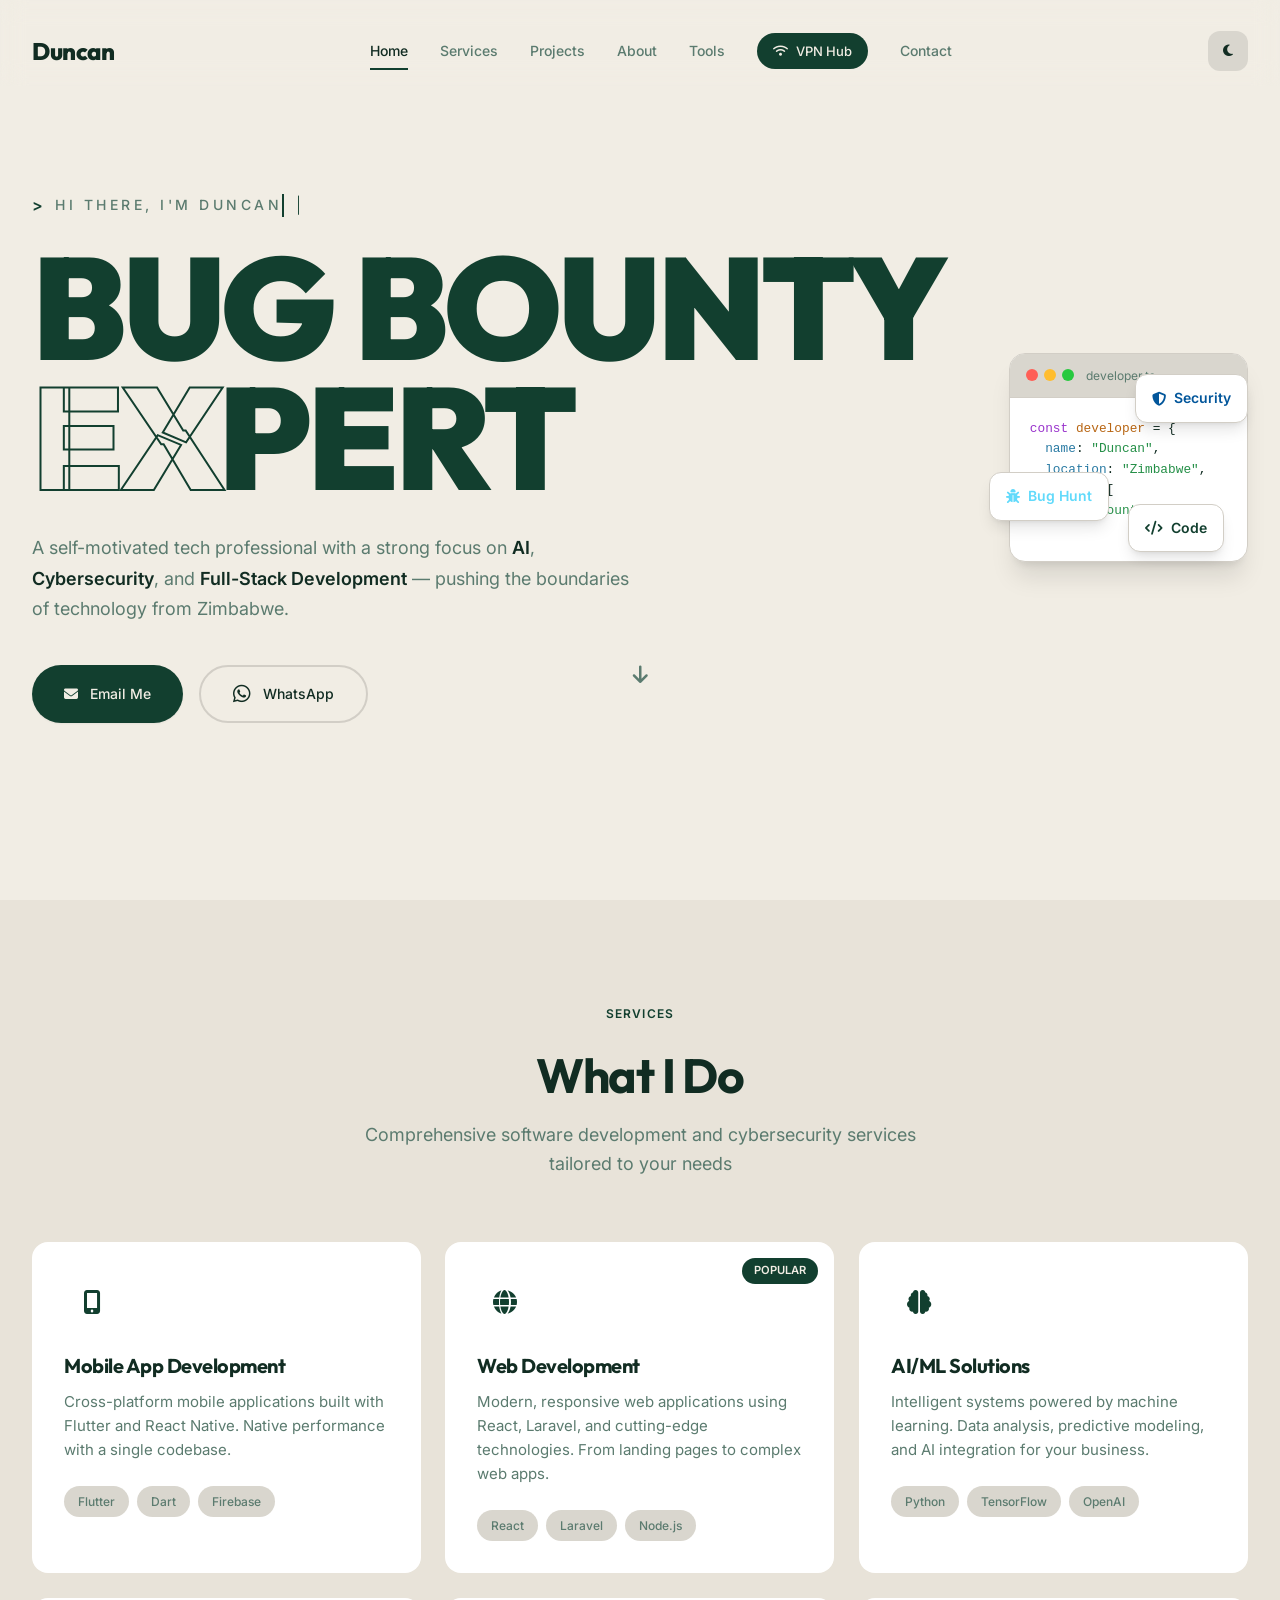
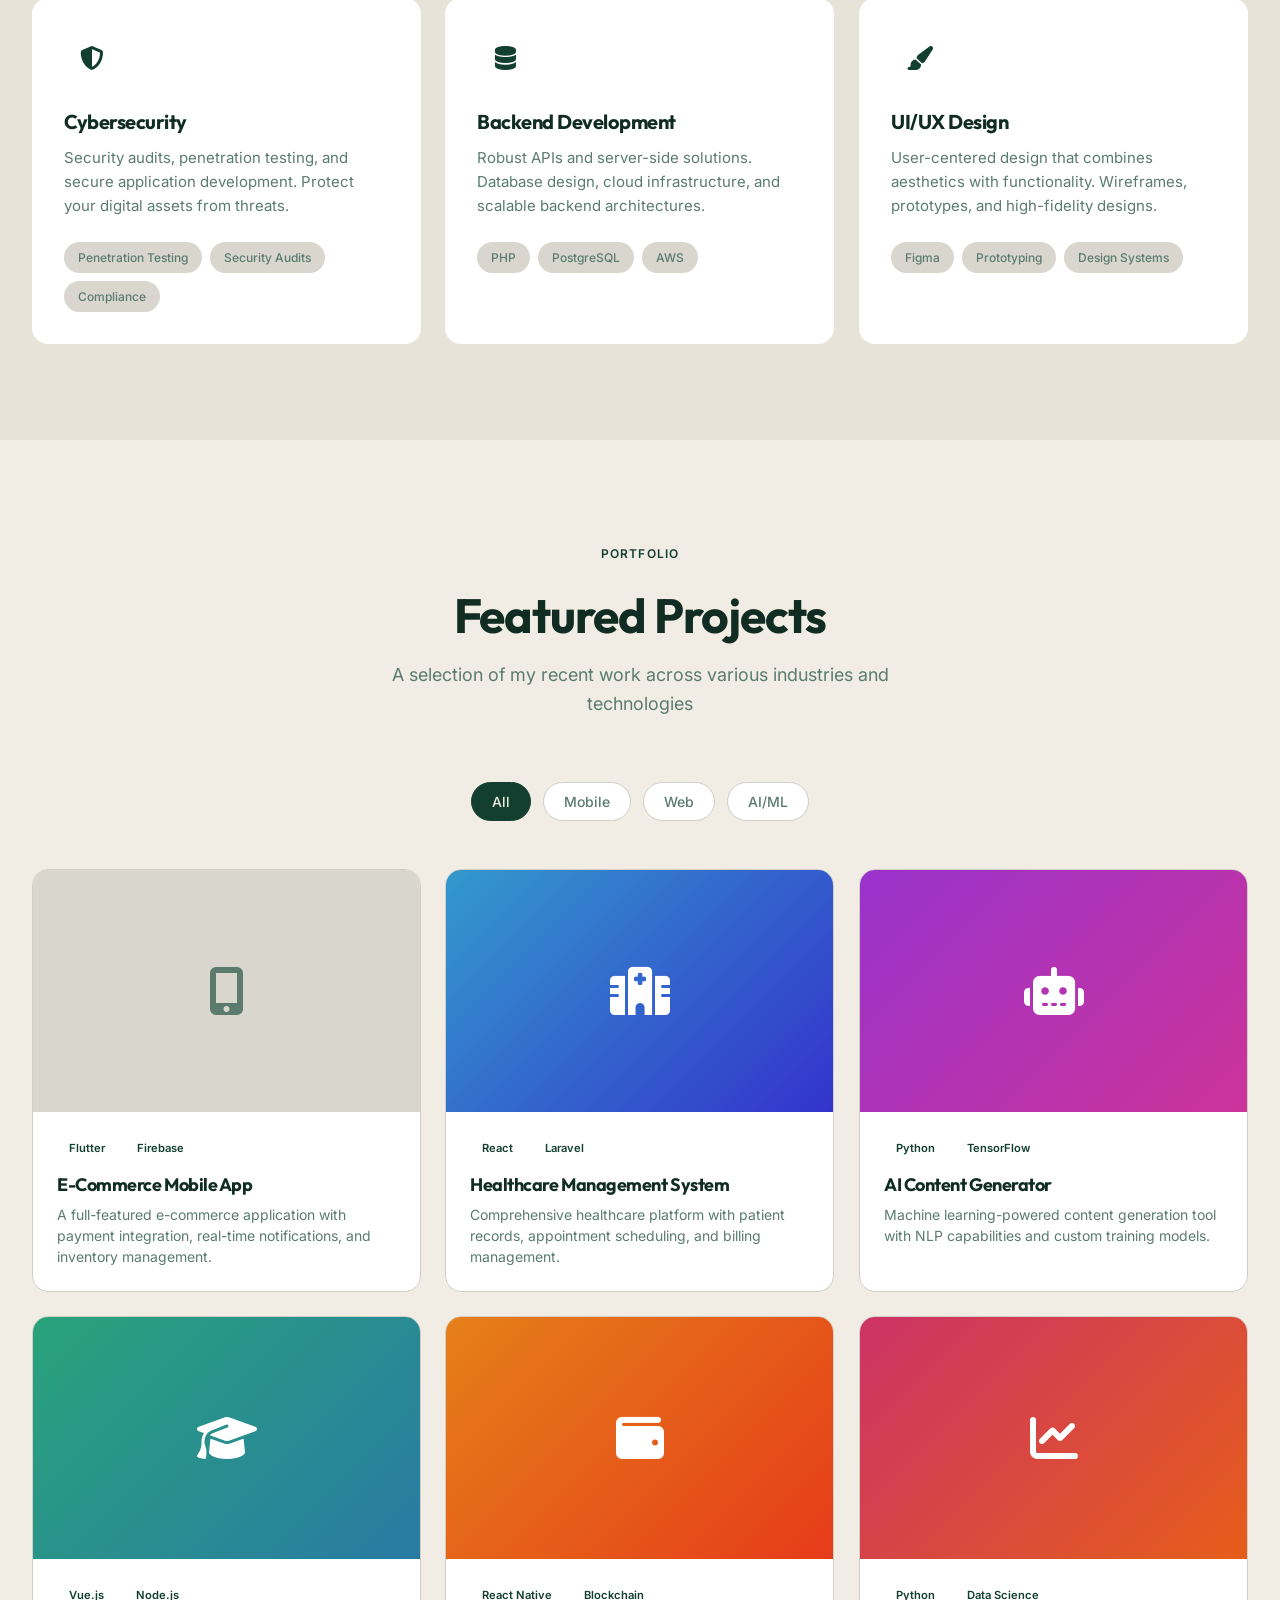
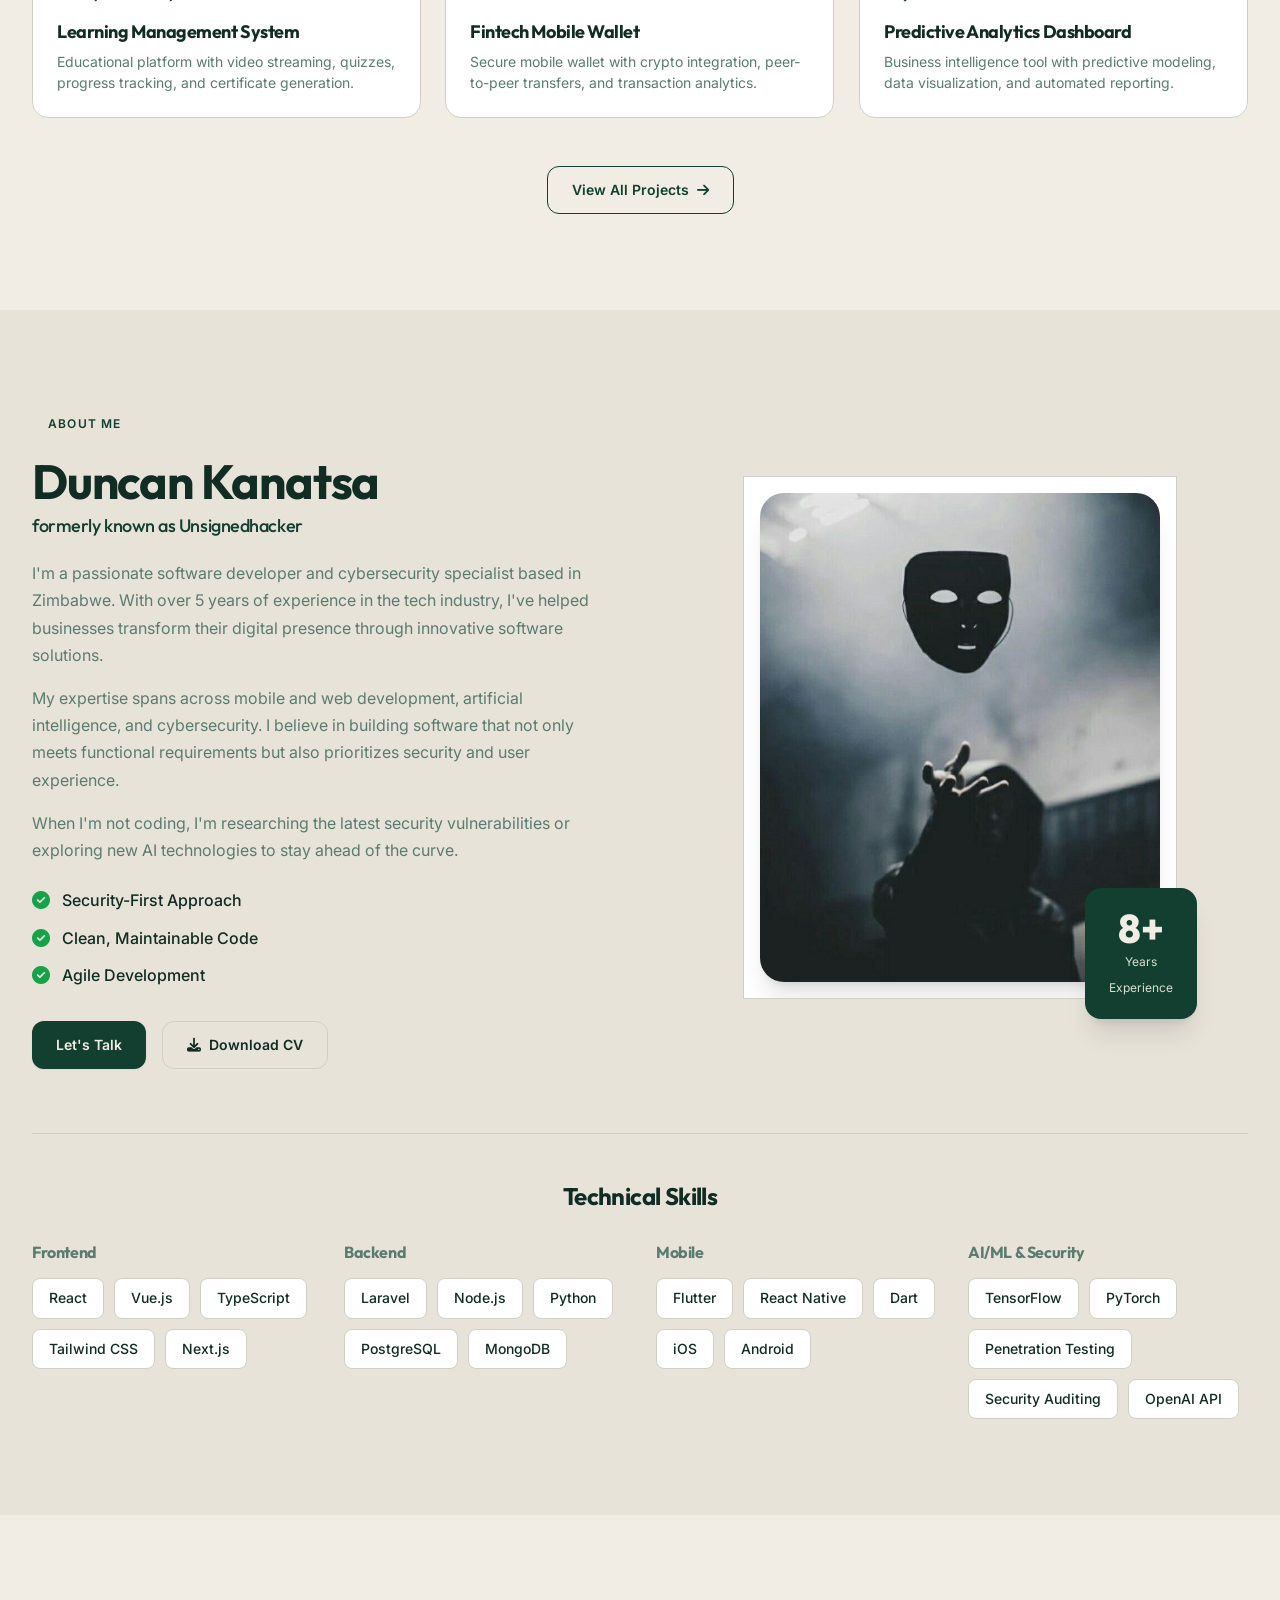
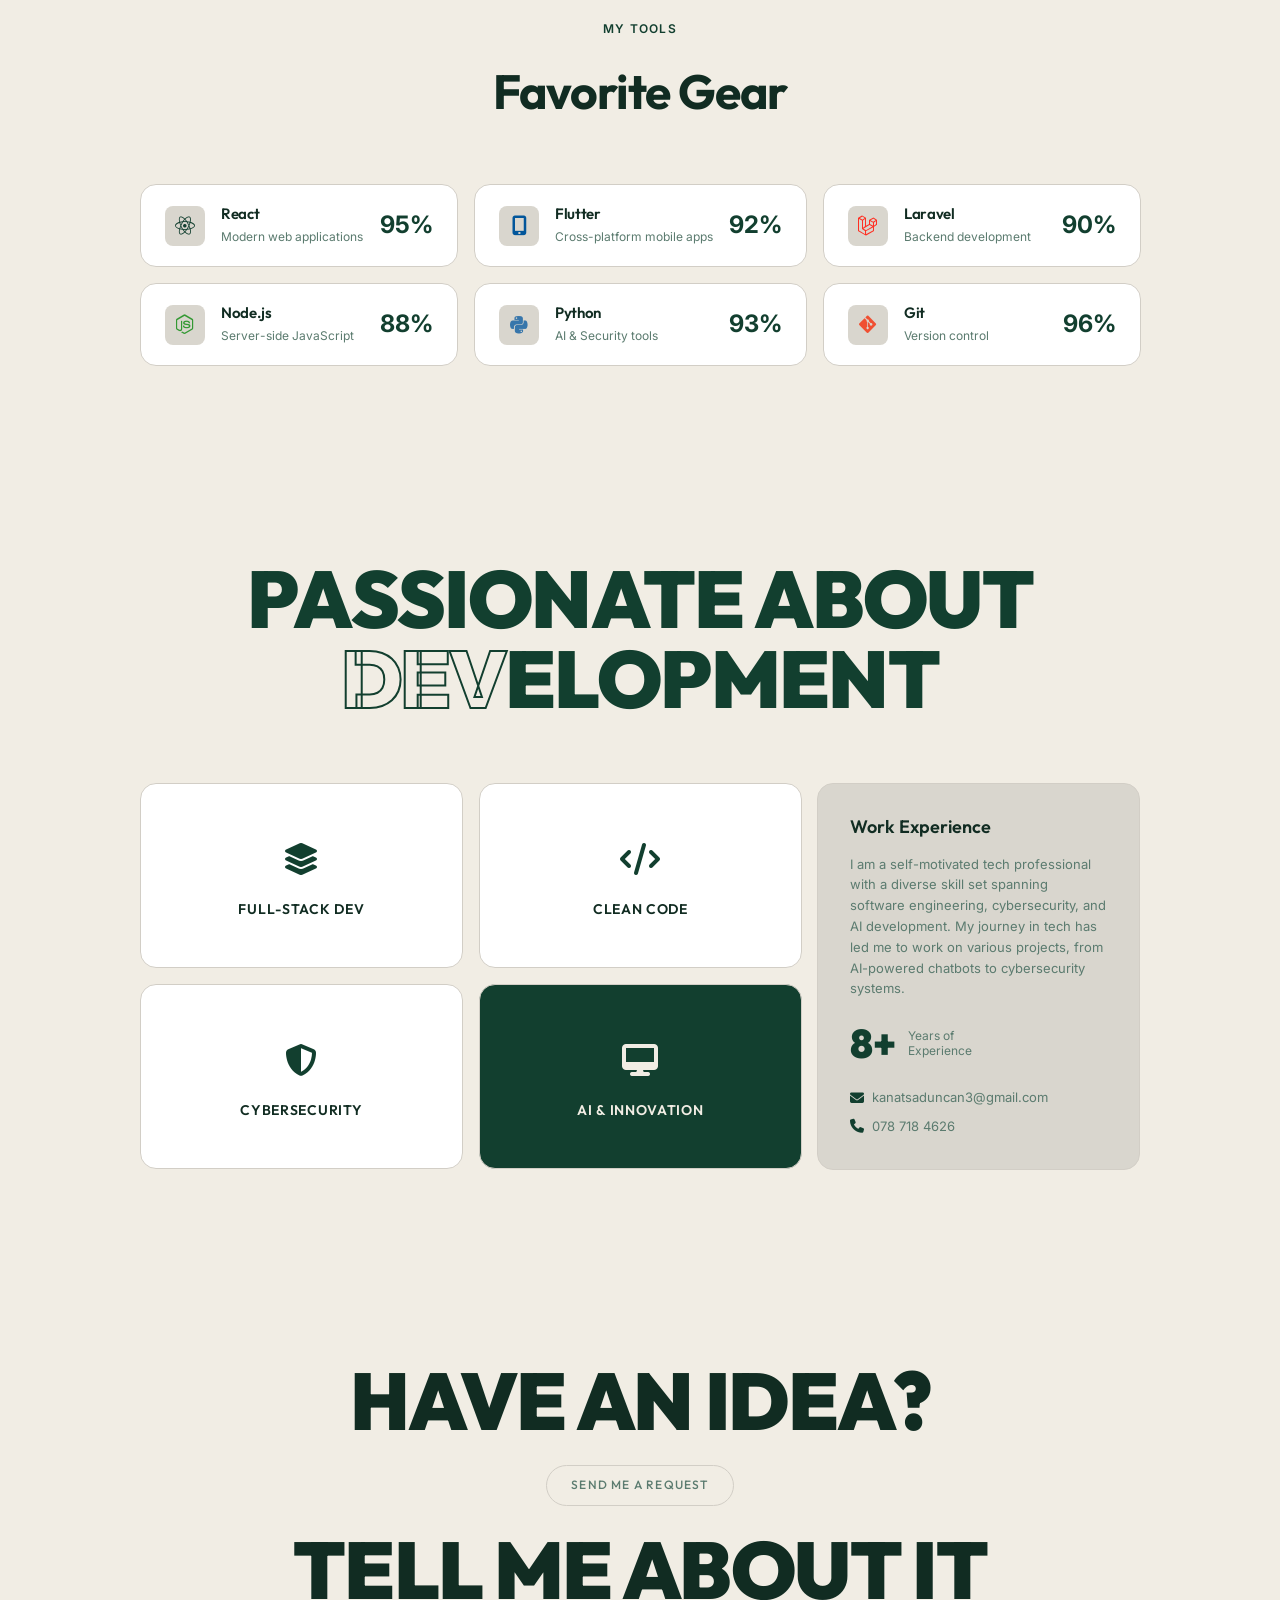
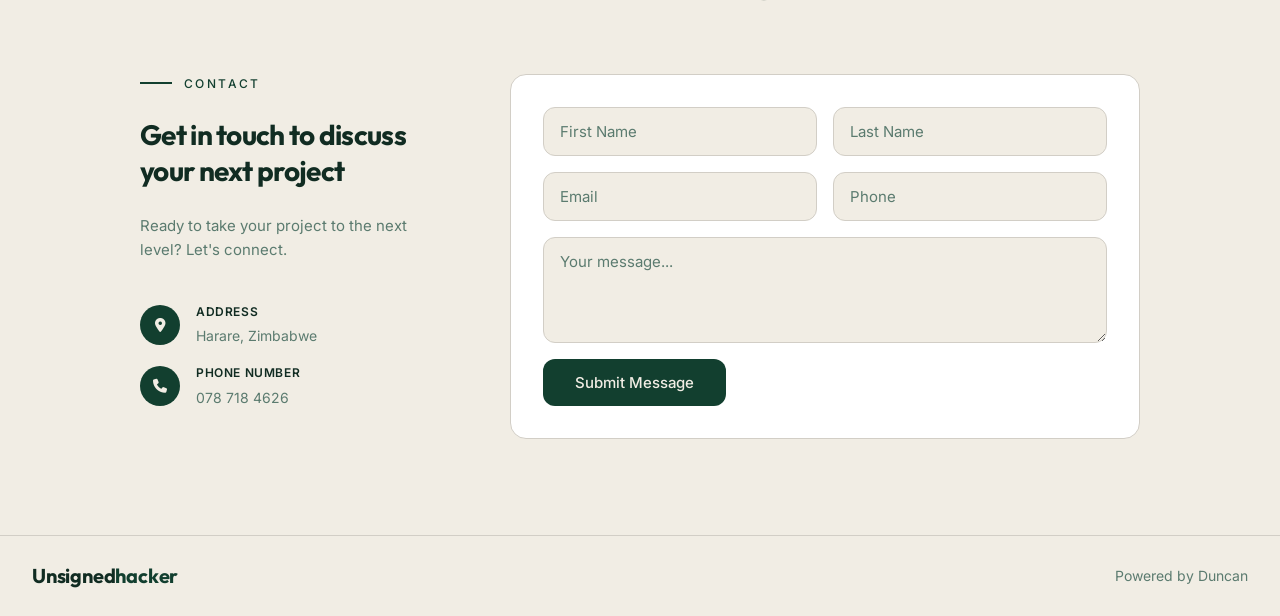
==== commit 6c1716af: "Add files via upload initial web files" ====
--- a/index.html
+++ b/index.html
@@ -12,10 +12,10 @@
     
     <!-- Open Graph -->
     <meta property="og:type" content="website">
-    <meta property="og:url" content="https://duncan.dev/">
+    <meta property="og:url" content="https://bug-svg.github.io/unsignedhacker.github.io/">
     <meta property="og:title" content="Duncan | Expert Software Developer & Cybersecurity Specialist">
     <meta property="og:description" content="Zimbabwe-based software developer specializing in Flutter, React, Laravel, AI/ML, and cybersecurity. Building secure, scalable applications.">
-    <meta property="og:image" content="https://duncan.dev/og-image.png">
+    <meta property="og:image" content="https://bug-svg.github.io/unsignedhacker.github.io/og-image.png">
     
     <!-- Twitter -->
     <meta name="twitter:card" content="summary_large_image">
@@ -41,7 +41,6 @@
     <nav class="navbar">
         <div class="container nav-container">
             <a href="#" class="logo">
-                <span class="logo-icon">DK</span>
                 <span class="logo-text">Duncan</span>
             </a>
             
@@ -77,13 +76,14 @@
             <div class="hero-content">
                 <div class="hero-intro">
                     <span class="intro-arrow">></span>
-                    <span class="intro-text">Hi there, I'm Duncan</span>
+                    <span class="intro-text">HI THERE, I'M DUNCAN</span>
+                    <span class="typing-cursor">|</span>
                 </div>
                 
                 <h1 class="hero-title-big">
-                    <span class="title-line-big">Bug Bounty</span>
-                    <span class="title-line-big outline-text">
-                        <span class="outline-part">Ex</span><span class="solid-part">pert</span>
+                    <span class="title-line-big">BUG BOUNTY</span>
+                    <span class="title-line-big">
+                        <span class="outline-text">EX</span><span class="solid-text">PERT</span>
                     </span>
                 </h1>
                 
@@ -601,13 +601,10 @@
                 <div class="about-visual">
                     <div class="about-image">
                         <div class="image-frame">
-                            <div class="image-placeholder">
-                                <i class="fas fa-user"></i>
-                                <span>Duncan</span>
-                            </div>
+                            <img src="duncan.png" alt="Duncan Kanatsa" class="about-profile-img">
                         </div>
                         <div class="experience-badge">
-                            <span class="exp-number">5+</span>
+                            <span class="exp-number">8+</span>
                             <span class="exp-text">Years<br>Experience</span>
                         </div>
                     </div>
@@ -743,8 +740,13 @@
     <!-- Passionate About Development - Bento Grid -->
     <section id="passion" class="passion-section">
         <div class="container">
-            <div class="section-header center">
-                <h2 class="section-title large">Passionate About<br>Development</h2>
+            <div class="passion-header">
+                <h2 class="passion-title-big">
+                    <span class="passion-line">PASSIONATE ABOUT</span>
+                    <span class="passion-line">
+                        <span class="outline-text">DEV</span><span class="solid-text">ELOPMENT</span>
+                    </span>
+                </h2>
             </div>
             
             <div class="bento-grid">
@@ -793,96 +795,63 @@
     </section>
 
     <!-- Contact Section -->
-    <section id="contact" class="contact">
+    <section id="contact" class="contact-new">
         <div class="container">
-            <div class="contact-grid">
-                <div class="contact-info">
-                    <span class="section-tag">Get In Touch</span>
-                    <h2 class="section-title">Let's Work Together</h2>
-                    <p class="contact-description">
-                        Have a project in mind? I'd love to hear about it. Send me a message 
-                        and let's create something amazing together.
-                    </p>
+            <!-- Hero Text -->
+            <div class="contact-hero">
+                <h2 class="contact-hero-title">
+                    <span class="contact-line">HAVE AN IDEA?</span>
+                    <div class="contact-hero-action">
+                        <a href="#contact-form" class="btn-contact-request">SEND ME A REQUEST</a>
+                    </div>
+                    <span class="contact-line">TELL ME ABOUT IT</span>
+                </h2>
+            </div>
+            
+            <!-- Contact Content -->
+            <div class="contact-content">
+                <div class="contact-info-new">
+                    <div class="contact-label-bar">
+                        <span class="contact-bar-line"></span>
+                        <span class="contact-label-text">CONTACT</span>
+                    </div>
+                    <h3 class="contact-heading">Get in touch to discuss your next project</h3>
+                    <p class="contact-subtext">Ready to take your project to the next level? Let's connect.</p>
                     
-                    <div class="contact-details">
-                        <div class="contact-item">
-                            <div class="contact-icon">
-                                <i class="fas fa-envelope"></i>
+                    <div class="contact-details-new">
+                        <div class="contact-detail-item">
+                            <div class="contact-detail-icon">
+                                <i class="fas fa-map-marker-alt"></i>
                             </div>
-                            <div class="contact-text">
-                                <span class="contact-label">Email</span>
-                                <a href="mailto:kanatsaduncan3@gmail.com">kanatsaduncan3@gmail.com</a>
+                            <div class="contact-detail-text">
+                                <span class="detail-label">Address</span>
+                                <span class="detail-value">Harare, Zimbabwe</span>
                             </div>
                         </div>
-                        <div class="contact-item">
-                            <div class="contact-icon">
+                        <div class="contact-detail-item">
+                            <div class="contact-detail-icon">
                                 <i class="fas fa-phone"></i>
                             </div>
-                            <div class="contact-text">
-                                <span class="contact-label">Phone</span>
-                                <a href="tel:0787184626">078 718 4626</a>
+                            <div class="contact-detail-text">
+                                <span class="detail-label">Phone Number</span>
+                                <span class="detail-value">078 718 4626</span>
                             </div>
                         </div>
-                        <div class="contact-item">
-                            <div class="contact-icon">
-                                <i class="fas fa-map-marker-alt"></i>
-                            </div>
-                            <div class="contact-text">
-                                <span class="contact-label">Location</span>
-                                <span>Zimbabwe (Available Worldwide)</span>
-                            </div>
-                        </div>
-                        <div class="contact-item">
-                            <div class="contact-icon">
-                                <i class="fas fa-clock"></i>
-                            </div>
-                            <div class="contact-text">
-                                <span class="contact-label">Availability</span>
-                                <span>Mon - Fri: 9:00 AM - 6:00 PM CAT</span>
-                            </div>
-                        </div>
-                    </div>
-                    
-                    <div class="social-links">
-                        <a href="https://github.com/duncankanatsa" target="_blank" rel="noopener" class="social-link" aria-label="GitHub">
-                            <i class="fab fa-github"></i>
-                        </a>
-                        <a href="https://linkedin.com/in/duncankanatsa" target="_blank" rel="noopener" class="social-link" aria-label="LinkedIn">
-                            <i class="fab fa-linkedin-in"></i>
-                        </a>
-                        <a href="https://twitter.com/duncankanatsa" target="_blank" rel="noopener" class="social-link" aria-label="Twitter">
-                            <i class="fab fa-twitter"></i>
-                        </a>
-                        <a href="#" target="_blank" rel="noopener" class="social-link" aria-label="Discord">
-                            <i class="fab fa-discord"></i>
-                        </a>
-                    </div>
-                </div>
-                
-                <div class="contact-form-wrapper">
-                    <form class="contact-form" id="contactForm">
-                        <div class="form-row">
-                            <div class="form-group">
-                                <label for="name">Name</label>
-                                <input type="text" id="name" name="name" placeholder="Your name" required>
-                            </div>
-                            <div class="form-group">
-                                <label for="email">Email</label>
-                                <input type="email" id="email" name="email" placeholder="your@email.com" required>
-                            </div>
-                        </div>
-                        <div class="form-group">
-                            <label for="subject">Subject</label>
-                            <input type="text" id="subject" name="subject" placeholder="Project inquiry" required>
-                        </div>
-                        <div class="form-group">
-                            <label for="message">Message</label>
-                            <textarea id="message" name="message" rows="5" placeholder="Tell me about your project..." required></textarea>
-                        </div>
-                        <button type="submit" class="btn btn-primary btn-full">
-                            <span>Send Message</span>
-                            <i class="fas fa-paper-plane"></i>
-                        </button>
+                    </div>
+                </div>
+                
+                <div class="contact-form-box" id="contact-form">
+                    <form class="contact-form-new" id="contactForm">
+                        <div class="form-row-new">
+                            <input type="text" name="firstName" placeholder="First Name" required>
+                            <input type="text" name="lastName" placeholder="Last Name" required>
+                        </div>
+                        <div class="form-row-new">
+                            <input type="email" name="email" placeholder="Email" required>
+                            <input type="tel" name="phone" placeholder="Phone" required>
+                        </div>
+                        <textarea name="message" rows="4" placeholder="Your message..." required></textarea>
+                        <button type="submit" class="btn-submit-new">Submit Message</button>
                     </form>
                 </div>
             </div>
@@ -892,65 +861,11 @@
     <!-- Footer -->
     <footer class="footer">
         <div class="container">
-            <div class="footer-grid">
-                <div class="footer-brand">
-                    <a href="#" class="footer-logo">
-                        <span class="logo-icon">DK</span>
-                        <span class="logo-text">Duncan</span>
-                    </a>
-                    <p class="footer-tagline">
-                        Building secure, scalable digital solutions for the modern world.
-                    </p>
-                </div>
-                
-                <div class="footer-links">
-                    <h4>Quick Links</h4>
-                    <ul>
-                        <li><a href="#home">Home</a></li>
-                        <li><a href="#services">Services</a></li>
-                        <li><a href="#projects">Projects</a></li>
-                        <li><a href="#about">About</a></li>
-                        <li><a href="#contact">Contact</a></li>
-                    </ul>
-                </div>
-                
-                <div class="footer-links">
-                    <h4>Services</h4>
-                    <ul>
-                        <li><a href="#services">Mobile Development</a></li>
-                        <li><a href="#services">Web Development</a></li>
-                        <li><a href="#services">AI/ML Solutions</a></li>
-                        <li><a href="#services">Cybersecurity</a></li>
-                    </ul>
-                </div>
-                
-                <div class="footer-newsletter">
-                    <h4>Stay Updated</h4>
-                    <p>Subscribe to get the latest updates on tech and security.</p>
-                    <form class="newsletter-form">
-                        <input type="email" placeholder="Enter your email">
-                        <button type="submit" aria-label="Subscribe">
-                            <i class="fas fa-arrow-right"></i>
-                        </button>
-                    </form>
-                </div>
-            </div>
-            
             <div class="footer-bottom">
-                <p class="copyright">
-                    © <span id="currentYear">2024</span> Duncan. All rights reserved.
-                </p>
-                <div class="footer-social">
-                    <a href="https://github.com/duncankanatsa" target="_blank" rel="noopener" aria-label="GitHub">
-                        <i class="fab fa-github"></i>
-                    </a>
-                    <a href="https://linkedin.com/in/duncankanatsa" target="_blank" rel="noopener" aria-label="LinkedIn">
-                        <i class="fab fa-linkedin-in"></i>
-                    </a>
-                    <a href="https://twitter.com/duncankanatsa" target="_blank" rel="noopener" aria-label="Twitter">
-                        <i class="fab fa-twitter"></i>
-                    </a>
-                </div>
+                <div class="footer-branding">
+                    <span class="brand-name">Unsigned<span class="brand-highlight">hacker</span></span>
+                </div>
+                <p class="powered-by">Powered by Duncan</p>
             </div>
         </div>
     </footer>
--- a/style.css
+++ b/style.css
@@ -65,28 +65,32 @@
     --shadow-glow: 0 0 40px -10px hsl(var(--primary-hue), 55%, 16% / 0.3);
 }
 
-/* Dark Mode */
+/* Dark Mode - Matching tyga-sparta style */
 [data-theme="dark"] {
-    --background: hsl(160, 20%, 8%);
-    --background-dark: hsl(160, 15%, 12%);
-    --foreground: hsl(42, 30%, 88%);
-    
-    --card: hsl(160, 15%, 12%);
-    --card-foreground: hsl(42, 30%, 88%);
-    --border: hsl(160, 10%, 22%);
-    --input: hsl(160, 10%, 22%);
-    
-    --primary: hsl(var(--primary-hue), 45%, 45%);
-    --primary-foreground: hsl(160, 20%, 8%);
-    --accent: hsl(var(--primary-hue), 45%, 45%);
-    --accent-foreground: hsl(160, 20%, 8%);
-    
-    --muted: hsl(160, 10%, 20%);
-    --muted-foreground: hsl(42, 10%, 55%);
-    
-    --shadow-sm: 0 1px 2px 0 rgb(0 0 0 / 0.3);
-    --shadow: 0 4px 6px -1px rgb(0 0 0 / 0.4), 0 2px 4px -2px rgb(0 0 0 / 0.3);
-    --shadow-md: 0 10px 15px -3px rgb(0 0 0 / 0.4), 0 4px 6px -4px rgb(0 0 0 / 0.3);
+    --background: hsl(160, 20%, 5%);
+    --background-dark: hsl(160, 18%, 8%);
+    --foreground: hsl(42, 30%, 95%);
+    
+    --card: hsl(160, 15%, 10%);
+    --card-foreground: hsl(42, 30%, 95%);
+    --border: hsl(160, 10%, 18%);
+    --input: hsl(160, 10%, 18%);
+    
+    --primary: hsl(var(--primary-hue), 55%, 60%);
+    --primary-foreground: hsl(160, 20%, 5%);
+    --primary-light: hsl(var(--primary-hue), 50%, 50%);
+    --accent: hsl(var(--primary-hue), 55%, 60%);
+    --accent-foreground: hsl(160, 20%, 5%);
+    
+    --muted: hsl(160, 10%, 15%);
+    --muted-foreground: hsl(42, 20%, 70%);
+    
+    --shadow-sm: 0 1px 2px 0 rgb(0 0 0 / 0.4);
+    --shadow: 0 4px 6px -1px rgb(0 0 0 / 0.5), 0 2px 4px -2px rgb(0 0 0 / 0.4);
+    --shadow-md: 0 10px 15px -3px rgb(0 0 0 / 0.5), 0 4px 6px -4px rgb(0 0 0 / 0.4);
+    
+    /* Glow for dark mode */
+    --glow: hsl(var(--primary-hue), 55%, 60%);
 }
 
 /* ============================================
@@ -182,9 +186,14 @@
 .logo {
     display: flex;
     align-items: center;
-    gap: 0.75rem;
-    font-weight: 700;
-    font-size: 1.25rem;
+    font-weight: 800;
+    font-size: 1.5rem;
+    font-family: 'Outfit', sans-serif;
+    letter-spacing: -0.02em;
+}
+
+.logo-text {
+    color: var(--foreground);
 }
 
 .logo-icon {
@@ -1002,8 +1011,17 @@
     padding: 1rem;
     background: var(--card);
     border: 1px solid var(--border);
+    overflow: hidden;
+}
+
+.about-profile-img {
+    width: 100%;
+    max-width: 400px;
+    height: auto;
+    display: block;
     border-radius: var(--radius-xl);
     box-shadow: var(--shadow-lg);
+    object-fit: cover;
 }
 
 .image-placeholder {
@@ -1254,144 +1272,285 @@
 }
 
 /* ============================================
-   Footer
+   Contact Section - New Style
+   ============================================ */
+.contact-new {
+    padding: 6rem 0;
+    background: var(--background);
+}
+
+/* Hero Text */
+.contact-hero {
+    text-align: center;
+    margin-bottom: 4rem;
+}
+
+.contact-hero-title {
+    display: flex;
+    flex-direction: column;
+    align-items: center;
+    gap: 1rem;
+    margin: 0;
+}
+
+.contact-line {
+    display: block;
+    font-size: clamp(2.5rem, 8vw, 5rem);
+    font-weight: 900;
+    line-height: 1;
+    letter-spacing: -0.02em;
+    color: var(--foreground);
+    white-space: nowrap;
+}
+
+.contact-hero-action {
+    margin: 0.5rem 0;
+}
+
+.btn-contact-request {
+    display: inline-block;
+    padding: 0.75rem 1.5rem;
+    border: 1px solid var(--border);
+    border-radius: 9999px;
+    font-size: 0.75rem;
+    font-weight: 500;
+    letter-spacing: 0.1em;
+    text-transform: uppercase;
+    color: var(--muted-foreground);
+    text-decoration: none;
+    transition: all var(--transition-fast);
+}
+
+.btn-contact-request:hover {
+    border-color: var(--primary);
+    color: var(--primary);
+}
+
+/* Contact Content */
+.contact-content {
+    display: grid;
+    grid-template-columns: 1fr 1fr;
+    gap: 4rem;
+    max-width: 1000px;
+    margin: 0 auto;
+}
+
+/* Left Side - Info */
+.contact-info-new {
+    display: flex;
+    flex-direction: column;
+    gap: 1.5rem;
+}
+
+.contact-label-bar {
+    display: flex;
+    align-items: center;
+    gap: 0.75rem;
+}
+
+.contact-bar-line {
+    width: 2rem;
+    height: 2px;
+    background: var(--primary);
+}
+
+.contact-label-text {
+    font-size: 0.75rem;
+    font-weight: 500;
+    letter-spacing: 0.2em;
+    text-transform: uppercase;
+    color: var(--primary);
+}
+
+.contact-heading {
+    font-size: 1.75rem;
+    font-weight: 700;
+    line-height: 1.3;
+    color: var(--foreground);
+}
+
+.contact-subtext {
+    font-size: 0.9375rem;
+    color: var(--muted-foreground);
+}
+
+.contact-details-new {
+    display: flex;
+    flex-direction: column;
+    gap: 1rem;
+    margin-top: 1rem;
+}
+
+.contact-detail-item {
+    display: flex;
+    align-items: center;
+    gap: 1rem;
+}
+
+.contact-detail-icon {
+    width: 2.5rem;
+    height: 2.5rem;
+    display: flex;
+    align-items: center;
+    justify-content: center;
+    background: var(--primary);
+    color: var(--primary-foreground);
+    border-radius: 50%;
+    font-size: 0.875rem;
+}
+
+.contact-detail-text {
+    display: flex;
+    flex-direction: column;
+    gap: 0.25rem;
+}
+
+.detail-label {
+    font-size: 0.75rem;
+    font-weight: 600;
+    text-transform: uppercase;
+    letter-spacing: 0.05em;
+    color: var(--foreground);
+}
+
+.detail-value {
+    font-size: 0.875rem;
+    color: var(--muted-foreground);
+}
+
+/* Right Side - Form */
+.contact-form-box {
+    background: var(--card);
+    border: 1px solid var(--border);
+    border-radius: var(--radius-lg);
+    padding: 2rem;
+}
+
+.contact-form-new {
+    display: flex;
+    flex-direction: column;
+    gap: 1rem;
+}
+
+.form-row-new {
+    display: grid;
+    grid-template-columns: 1fr 1fr;
+    gap: 1rem;
+}
+
+.contact-form-new input,
+.contact-form-new textarea {
+    padding: 0.875rem 1rem;
+    background: var(--background);
+    border: 1px solid var(--border);
+    border-radius: var(--radius);
+    font-size: 0.9375rem;
+    color: var(--foreground);
+    transition: all var(--transition-fast);
+}
+
+.contact-form-new input:focus,
+.contact-form-new textarea:focus {
+    outline: none;
+    border-color: var(--primary);
+}
+
+.contact-form-new input::placeholder,
+.contact-form-new textarea::placeholder {
+    color: var(--muted-foreground);
+}
+
+.contact-form-new textarea {
+    resize: vertical;
+    min-height: 100px;
+}
+
+.btn-submit-new {
+    padding: 0.875rem 2rem;
+    background: var(--primary);
+    color: var(--primary-foreground);
+    border: none;
+    border-radius: var(--radius);
+    font-size: 0.9375rem;
+    font-weight: 500;
+    cursor: pointer;
+    transition: all var(--transition-fast);
+    align-self: flex-start;
+}
+
+.btn-submit-new:hover {
+    background: var(--primary-dark);
+    transform: translateY(-2px);
+}
+
+/* Mobile Contact */
+@media (max-width: 768px) {
+    .contact-content {
+        grid-template-columns: 1fr;
+        gap: 2rem;
+    }
+    
+    .contact-line {
+        font-size: clamp(1.75rem, 10vw, 2.5rem);
+    }
+    
+    .form-row-new {
+        grid-template-columns: 1fr;
+    }
+    
+    .contact-form-box {
+        padding: 1.5rem;
+    }
+}
+
+/* ============================================
+   Footer - Minimal
    ============================================ */
 .footer {
-    background: var(--primary);
-    color: var(--primary-foreground);
-    padding: 4rem 0 2rem;
-}
-
-.footer-grid {
-    display: grid;
-    grid-template-columns: 2fr 1fr 1fr 1.5fr;
-    gap: 3rem;
-    margin-bottom: 3rem;
-}
-
-.footer-logo {
-    display: flex;
-    align-items: center;
-    gap: 0.75rem;
+    background: var(--background);
+    border-top: 1px solid var(--border);
+    padding: 1.5rem 0;
+}
+
+.footer-bottom {
+    display: flex;
+    justify-content: space-between;
+    align-items: center;
+}
+
+.footer-branding {
+    display: flex;
+    align-items: center;
+}
+
+.brand-name {
+    font-size: 1.25rem;
     font-weight: 700;
-    font-size: 1.25rem;
-    margin-bottom: 1rem;
-}
-
-.footer-logo .logo-icon {
-    background: rgba(255, 255, 255, 0.1);
-    color: white;
-}
-
-.footer-tagline {
-    opacity: 0.8;
-    line-height: 1.6;
-    max-width: 300px;
-}
-
-.footer-links h4 {
-    font-size: 1rem;
-    margin-bottom: 1.25rem;
-    opacity: 0.9;
-}
-
-.footer-links ul {
-    display: flex;
-    flex-direction: column;
-    gap: 0.75rem;
-}
-
-.footer-links a {
-    opacity: 0.7;
-    transition: opacity var(--transition-fast);
-}
-
-.footer-links a:hover {
-    opacity: 1;
-}
-
-.footer-newsletter h4 {
-    font-size: 1rem;
-    margin-bottom: 1rem;
-    opacity: 0.9;
-}
-
-.footer-newsletter p {
-    opacity: 0.7;
+    color: var(--foreground);
+    font-family: 'Outfit', sans-serif;
+    letter-spacing: -0.01em;
+}
+
+.brand-highlight {
+    color: var(--primary);
+}
+
+.powered-by {
     font-size: 0.875rem;
-    margin-bottom: 1rem;
-}
-
-.newsletter-form {
-    display: flex;
-    gap: 0.5rem;
-}
-
-.newsletter-form input {
-    flex: 1;
-    padding: 0.75rem 1rem;
-    background: rgba(255, 255, 255, 0.1);
-    border: 1px solid rgba(255, 255, 255, 0.2);
-    border-radius: var(--radius);
-    color: white;
-    font-size: 0.875rem;
-}
-
-.newsletter-form input::placeholder {
-    color: rgba(255, 255, 255, 0.5);
-}
-
-.newsletter-form button {
-    width: 44px;
-    height: 44px;
-    display: flex;
-    align-items: center;
-    justify-content: center;
-    background: white;
-    color: var(--primary);
-    border-radius: var(--radius);
-    transition: all var(--transition-fast);
-}
-
-.newsletter-form button:hover {
-    background: rgba(255, 255, 255, 0.9);
-    transform: scale(1.05);
-}
-
-.footer-bottom {
-    display: flex;
-    justify-content: space-between;
-    align-items: center;
-    padding-top: 2rem;
-    border-top: 1px solid rgba(255, 255, 255, 0.1);
-}
-
-.copyright {
-    font-size: 0.875rem;
-    opacity: 0.7;
-}
-
-.footer-social {
-    display: flex;
-    gap: 1rem;
-}
-
-.footer-social a {
-    width: 40px;
-    height: 40px;
-    display: flex;
-    align-items: center;
-    justify-content: center;
-    background: rgba(255, 255, 255, 0.1);
-    border-radius: 50%;
-    font-size: 1rem;
-    transition: all var(--transition-fast);
-}
-
-.footer-social a:hover {
-    background: white;
-    color: var(--primary);
-    transform: translateY(-3px);
+    color: var(--muted-foreground);
+}
+
+/* Mobile footer */
+@media (max-width: 768px) {
+    .footer-bottom {
+        flex-direction: column;
+        gap: 0.5rem;
+        text-align: center;
+    }
+    
+    .brand-name {
+        font-size: 1.1rem;
+    }
 }
 
 /* ============================================
@@ -1541,15 +1700,6 @@
         grid-template-columns: 1fr;
     }
     
-    .footer-grid {
-        grid-template-columns: 1fr;
-        text-align: center;
-    }
-    
-    .footer-tagline {
-        max-width: none;
-    }
-    
     .footer-bottom {
         flex-direction: column;
         gap: 1rem;
@@ -1692,21 +1842,36 @@
     background: var(--background);
 }
 
-.section-header.center {
+.passion-header {
     text-align: center;
-}
-
-.section-title.large {
-    font-size: 3.5rem;
+    margin-bottom: 4rem;
+}
+
+.passion-title-big {
+    display: flex;
+    flex-direction: column;
+    align-items: center;
+    margin: 0;
+}
+
+.passion-line {
+    display: block;
+    font-size: clamp(2.5rem, 8vw, 5rem);
     font-weight: 900;
-    line-height: 1.1;
-    text-transform: uppercase;
+    line-height: 1;
     letter-spacing: -0.02em;
+    color: var(--primary);
+    white-space: nowrap;
+}
+
+/* Dark mode for passion title */
+[data-theme="dark"] .passion-line {
+    color: var(--foreground);
 }
 
 @media (max-width: 768px) {
-    .section-title.large {
-        font-size: 2.5rem;
+    .passion-line {
+        font-size: clamp(1.75rem, 10vw, 2.5rem);
     }
 }
 
@@ -1877,35 +2042,56 @@
 .intro-text {
     font-size: 0.875rem;
     font-weight: 500;
-    letter-spacing: 0.2em;
+    letter-spacing: 0.25em;
     text-transform: uppercase;
     color: var(--muted-foreground);
 }
 
+.typing-cursor {
+    color: var(--primary);
+    font-weight: 300;
+    animation: blink 1s step-end infinite;
+}
+
 .hero-title-big {
     margin-bottom: 2rem;
+    display: flex;
+    flex-direction: column;
+    align-items: flex-start;
 }
 
 .title-line-big {
     display: block;
     font-size: clamp(3rem, 12vw, 9rem);
     font-weight: 900;
-    line-height: 0.95;
+    line-height: 0.9;
     letter-spacing: -0.03em;
     color: var(--primary);
+    white-space: nowrap;
 }
 
 .outline-text {
-    display: flex;
-}
-
-.outline-part {
     color: transparent;
     -webkit-text-stroke: 2px var(--primary);
-}
-
-.solid-part {
+    font-weight: 900;
+}
+
+.solid-text {
     color: var(--primary);
+    font-weight: 900;
+}
+
+/* Dark Mode - Hero title light colors */
+[data-theme="dark"] .title-line-big {
+    color: var(--foreground);
+}
+
+[data-theme="dark"] .solid-text {
+    color: var(--foreground);
+}
+
+[data-theme="dark"] .outline-text {
+    -webkit-text-stroke: 2px var(--foreground);
 }
 
 .hero-description-new {
@@ -2175,33 +2361,58 @@
         padding: 0 1rem;
     }
     
-    /* Hero adjustments */
+    /* Hero adjustments - Mobile */
     .hero-new {
-        padding: 5rem 0 3rem;
+        padding: 6rem 0 2rem;
         min-height: auto;
+    }
+    
+    .hero-container {
+        flex-direction: column;
+        align-items: center;
+        text-align: center;
+    }
+    
+    .hero-content {
+        align-items: center;
+        text-align: center;
+        width: 100%;
+    }
+    
+    .hero-intro {
+        justify-content: center;
     }
     
     .hero-title-big {
         margin-bottom: 1.5rem;
+        align-items: center;
     }
     
     .title-line-big {
-        font-size: clamp(2.5rem, 12vw, 4rem);
-        line-height: 1;
-    }
-    
-    .outline-part {
+        font-size: clamp(3rem, 18vw, 5rem);
+        line-height: 0.95;
+        letter-spacing: -0.02em;
+    }
+    
+    .outline-text {
         -webkit-text-stroke: 1.5px var(--primary);
+    }
+    
+    [data-theme="dark"] .outline-text {
+        -webkit-text-stroke: 1.5px var(--foreground);
     }
     
     .hero-description-new {
         font-size: 1rem;
         margin-bottom: 2rem;
+        text-align: center;
+        max-width: 100%;
     }
     
     .hero-actions-new {
         flex-direction: column;
         width: 100%;
+        align-items: center;
     }
     
     .btn-email,
@@ -2210,13 +2421,83 @@
         justify-content: center;
     }
     
+    /* Mobile Code Visual */
+    .hero-visual {
+        display: block;
+        width: 100%;
+        max-width: 400px;
+        margin: 2rem auto 0;
+        animation: slideInUp 0.8s ease 0.5s forwards;
+    }
+    
+    .code-window {
+        transform: scale(0.85);
+    }
+    
+    /* Mobile Floating Cards */
+    .floating-cards {
+        position: relative;
+        margin-top: 1.5rem;
+        flex-direction: row;
+        justify-content: center;
+        gap: 1rem;
+        flex-wrap: wrap;
+    }
+    
+    .float-card {
+        position: relative;
+        animation: float 3s ease-in-out infinite;
+        padding: 0.75rem 1rem;
+        font-size: 0.875rem;
+    }
+    
+    .float-card.flutter {
+        top: auto;
+        left: auto;
+        right: auto;
+    }
+    
+    .float-card.react {
+        top: auto;
+        left: auto;
+        right: auto;
+    }
+    
+    .float-card.security {
+        top: auto;
+        right: auto;
+        bottom: auto;
+    }
+    
+    /* Mobile Typography - Smaller text for cleaner look */
+    body {
+        font-size: 0.9375rem;
+    }
+    
+    .section-tag {
+        font-size: 0.7rem;
+    }
+    
+    .section-title {
+        font-size: 1.75rem;
+    }
+    
     /* Services - single column */
     .services-grid {
         grid-template-columns: 1fr;
     }
     
     .service-card {
-        padding: 1.5rem;
+        padding: 1.25rem;
+    }
+    
+    .service-card h3 {
+        font-size: 1.1rem;
+    }
+    
+    .service-card p {
+        font-size: 0.875rem;
+        line-height: 1.6;
     }
     
     /* Projects - single column */
@@ -2228,6 +2509,14 @@
         margin-bottom: 1rem;
     }
     
+    .project-info h3 {
+        font-size: 1.1rem;
+    }
+    
+    .project-info p {
+        font-size: 0.875rem;
+    }
+    
     /* Tools - single column */
     .tools-grid {
         grid-template-columns: 1fr;
@@ -2237,6 +2526,14 @@
         padding: 1rem;
     }
     
+    .tool-card h4 {
+        font-size: 1rem;
+    }
+    
+    .tool-card p {
+        font-size: 0.85rem;
+    }
+    
     /* Bento - single column */
     .bento-grid {
         grid-template-columns: 1fr;
@@ -2248,7 +2545,16 @@
     
     .bento-card {
         min-height: auto;
-        padding: 1.5rem;
+        padding: 1.25rem;
+    }
+    
+    .bento-card h3 {
+        font-size: 1.1rem;
+    }
+    
+    .bento-card p {
+        font-size: 0.875rem;
+        line-height: 1.6;
     }
     
     .section-title.large {
@@ -2261,6 +2567,23 @@
         gap: 2rem;
     }
     
+    .about-content h2 {
+        font-size: 1.75rem;
+    }
+    
+    .about-content h3 {
+        font-size: 1rem;
+    }
+    
+    .about-text p {
+        font-size: 0.9rem;
+        line-height: 1.7;
+    }
+    
+    .about-highlights span {
+        font-size: 0.875rem;
+    }
+    
     .about-image {
         order: -1;
     }
@@ -2274,6 +2597,19 @@
         grid-template-columns: 1fr;
     }
     
+    .skills-title {
+        font-size: 1.25rem;
+    }
+    
+    .skill-category h4 {
+        font-size: 1rem;
+    }
+    
+    .skill-tag {
+        font-size: 0.8rem;
+        padding: 0.4rem 0.75rem;
+    }
+    
     /* Contact */
     .contact-form-wrapper {
         padding: 1.5rem;
@@ -2283,16 +2619,31 @@
         grid-template-columns: 1fr;
     }
     
-    /* Footer */
-    .footer-grid {
-        grid-template-columns: 1fr;
-        gap: 2rem;
+    .contact-info-new h3 {
+        font-size: 1.5rem;
+    }
+    
+    .contact-info-new p {
+        font-size: 0.9rem;
+    }
+    
+    .detail-value {
+        font-size: 0.85rem;
     }
     
     .footer-bottom {
         flex-direction: column;
-        gap: 1rem;
+        gap: 0.75rem;
         text-align: center;
+        padding-top: 1rem;
+    }
+    
+    .brand-name {
+        font-size: 1rem;
+    }
+    
+    .powered-by {
+        font-size: 0.8rem;
     }
     
     /* Stats bar on VPN hub */
@@ -2339,6 +2690,10 @@
 
 @media (max-width: 480px) {
     /* Even smaller screens */
+    body {
+        font-size: 0.875rem;
+    }
+    
     .title-line-big {
         font-size: clamp(2rem, 10vw, 3rem);
     }
@@ -2348,7 +2703,70 @@
     }
     
     .section-tag {
-        font-size: 0.6875rem;
+        font-size: 0.65rem;
+    }
+    
+    /* Services text smaller */
+    .service-card h3 {
+        font-size: 1rem;
+    }
+    
+    .service-card p {
+        font-size: 0.85rem;
+    }
+    
+    /* Projects text smaller */
+    .project-info h3 {
+        font-size: 1rem;
+    }
+    
+    .project-info p {
+        font-size: 0.85rem;
+    }
+    
+    /* About text smaller */
+    .about-content h2 {
+        font-size: 1.5rem;
+    }
+    
+    .about-text p {
+        font-size: 0.875rem;
+    }
+    
+    /* Tools text smaller */
+    .tool-card h4 {
+        font-size: 0.95rem;
+    }
+    
+    .tool-card p {
+        font-size: 0.8rem;
+    }
+    
+    /* Bento text smaller */
+    .bento-card h3 {
+        font-size: 1rem;
+    }
+    
+    .bento-card p {
+        font-size: 0.85rem;
+    }
+    
+    /* Contact text smaller */
+    .contact-info-new h3 {
+        font-size: 1.25rem;
+    }
+    
+    .detail-value {
+        font-size: 0.8rem;
+    }
+    
+    /* Footer text smaller */
+    .brand-name {
+        font-size: 0.95rem;
+    }
+    
+    .powered-by {
+        font-size: 0.75rem;
     }
     
     /* Stats grid single column */
@@ -2450,3 +2868,234 @@
         padding-top: max(5rem, env(safe-area-inset-top) + 4rem);
     }
 }
+
+/* ============================================
+   Animations & Effects
+   ============================================ */
+
+/* Typing Animation for Intro Text */
+@keyframes typing {
+    from { width: 0; }
+    to { width: 100%; }
+}
+
+@keyframes blink {
+    0%, 100% { border-color: var(--primary); }
+    50% { border-color: transparent; }
+}
+
+@keyframes typing-caret {
+    0%, 100% { opacity: 1; }
+    50% { opacity: 0; }
+}
+
+.hero-intro {
+    display: flex;
+    align-items: center;
+    gap: 0.75rem;
+    margin-bottom: 1.5rem;
+}
+
+.hero-intro .intro-arrow {
+    color: var(--primary);
+    font-weight: 600;
+    animation: fadeIn 0.5s ease forwards;
+}
+
+.hero-intro .intro-text {
+    display: inline-block;
+    overflow: hidden;
+    white-space: nowrap;
+    border-right: 2px solid var(--primary);
+    animation: 
+        typing 3.5s steps(25, end) 0.5s forwards,
+        blink 1s step-end infinite 4s;
+    width: 0;
+    max-width: fit-content;
+}
+
+/* Slide In Animations */
+@keyframes slideInUp {
+    from {
+        opacity: 0;
+        transform: translateY(30px);
+    }
+    to {
+        opacity: 1;
+        transform: translateY(0);
+    }
+}
+
+@keyframes slideInLeft {
+    from {
+        opacity: 0;
+        transform: translateX(-30px);
+    }
+    to {
+        opacity: 1;
+        transform: translateX(0);
+    }
+}
+
+@keyframes slideInRight {
+    from {
+        opacity: 0;
+        transform: translateX(30px);
+    }
+    to {
+        opacity: 1;
+        transform: translateX(0);
+    }
+}
+
+@keyframes fadeIn {
+    from { opacity: 0; }
+    to { opacity: 1; }
+}
+
+@keyframes scaleIn {
+    from {
+        opacity: 0;
+        transform: scale(0.9);
+    }
+    to {
+        opacity: 1;
+        transform: scale(1);
+    }
+}
+
+/* Apply Animations */
+.hero-content > * {
+    animation: slideInUp 0.6s ease forwards;
+    opacity: 0;
+}
+
+.hero-content > *:nth-child(1) { animation-delay: 0.1s; }
+.hero-content > *:nth-child(2) { animation-delay: 0.2s; }
+.hero-content > *:nth-child(3) { animation-delay: 0.3s; }
+.hero-content > *:nth-child(4) { animation-delay: 0.4s; }
+.hero-content > *:nth-child(5) { animation-delay: 0.5s; }
+
+.hero-visual {
+    animation: slideInRight 0.8s ease 0.3s forwards;
+    opacity: 0;
+}
+
+/* Section Reveal Animation */
+.section-header {
+    animation: slideInUp 0.6s ease forwards;
+}
+
+.service-card,
+.project-card,
+.tool-card,
+.bento-card {
+    animation: scaleIn 0.5s ease forwards;
+    opacity: 0;
+}
+
+/* Staggered delays for cards */
+.services-grid .service-card:nth-child(1) { animation-delay: 0.1s; }
+.services-grid .service-card:nth-child(2) { animation-delay: 0.2s; }
+.services-grid .service-card:nth-child(3) { animation-delay: 0.3s; }
+.services-grid .service-card:nth-child(4) { animation-delay: 0.4s; }
+.services-grid .service-card:nth-child(5) { animation-delay: 0.5s; }
+.services-grid .service-card:nth-child(6) { animation-delay: 0.6s; }
+
+.projects-grid .project-card:nth-child(1) { animation-delay: 0.1s; }
+.projects-grid .project-card:nth-child(2) { animation-delay: 0.2s; }
+.projects-grid .project-card:nth-child(3) { animation-delay: 0.3s; }
+.projects-grid .project-card:nth-child(4) { animation-delay: 0.4s; }
+
+.tools-grid .tool-card:nth-child(1) { animation-delay: 0.1s; }
+.tools-grid .tool-card:nth-child(2) { animation-delay: 0.15s; }
+.tools-grid .tool-card:nth-child(3) { animation-delay: 0.2s; }
+.tools-grid .tool-card:nth-child(4) { animation-delay: 0.25s; }
+.tools-grid .tool-card:nth-child(5) { animation-delay: 0.3s; }
+.tools-grid .tool-card:nth-child(6) { animation-delay: 0.35s; }
+.tools-grid .tool-card:nth-child(7) { animation-delay: 0.4s; }
+.tools-grid .tool-card:nth-child(8) { animation-delay: 0.45s; }
+
+.bento-grid .bento-card:nth-child(1) { animation-delay: 0.1s; }
+.bento-grid .bento-card:nth-child(2) { animation-delay: 0.15s; }
+.bento-grid .bento-card:nth-child(3) { animation-delay: 0.2s; }
+.bento-grid .bento-card:nth-child(4) { animation-delay: 0.25s; }
+.bento-grid .bento-card:nth-child(5) { animation-delay: 0.3s; }
+.bento-grid .bento-card:nth-child(6) { animation-delay: 0.35s; }
+
+/* Float Animation for Cards */
+@keyframes float {
+    0%, 100% { transform: translateY(0); }
+    50% { transform: translateY(-10px); }
+}
+
+.float-card {
+    animation: float 3s ease-in-out infinite;
+}
+
+.float-card:nth-child(2) {
+    animation-delay: 0.5s;
+}
+
+.float-card:nth-child(3) {
+    animation-delay: 1s;
+}
+
+/* Pulse Animation for VPN Link */
+@keyframes pulse {
+    0%, 100% { box-shadow: 0 0 0 0 rgba(26, 58, 42, 0.4); }
+    50% { box-shadow: 0 0 0 10px rgba(26, 58, 42, 0); }
+}
+
+.vpn-link {
+    animation: pulse 2s infinite;
+}
+
+[data-theme="dark"] .vpn-link {
+    animation: pulse 2s infinite;
+}
+
+/* Glow Effect Animation */
+@keyframes glow {
+    0%, 100% { opacity: 0.5; }
+    50% { opacity: 1; }
+}
+
+.code-window::before {
+    animation: glow 2s ease-in-out infinite;
+}
+
+/* Scroll Reveal - Elements fade in when scrolling */
+.reveal {
+    opacity: 0;
+    transform: translateY(30px);
+    transition: all 0.6s ease;
+}
+
+.reveal.active {
+    opacity: 1;
+    transform: translateY(0);
+}
+
+/* Hover Lift Effect */
+.service-card,
+.project-card,
+.tool-card,
+.bento-card {
+    transition: transform 0.3s ease, box-shadow 0.3s ease;
+}
+
+.service-card:hover,
+.project-card:hover,
+.tool-card:hover,
+.bento-card:hover {
+    transform: translateY(-8px);
+    box-shadow: 0 20px 40px rgba(0, 0, 0, 0.1);
+}
+
+[data-theme="dark"] .service-card:hover,
+[data-theme="dark"] .project-card:hover,
+[data-theme="dark"] .tool-card:hover,
+[data-theme="dark"] .bento-card:hover {
+    box-shadow: 0 20px 40px rgba(0, 0, 0, 0.3);
+}
